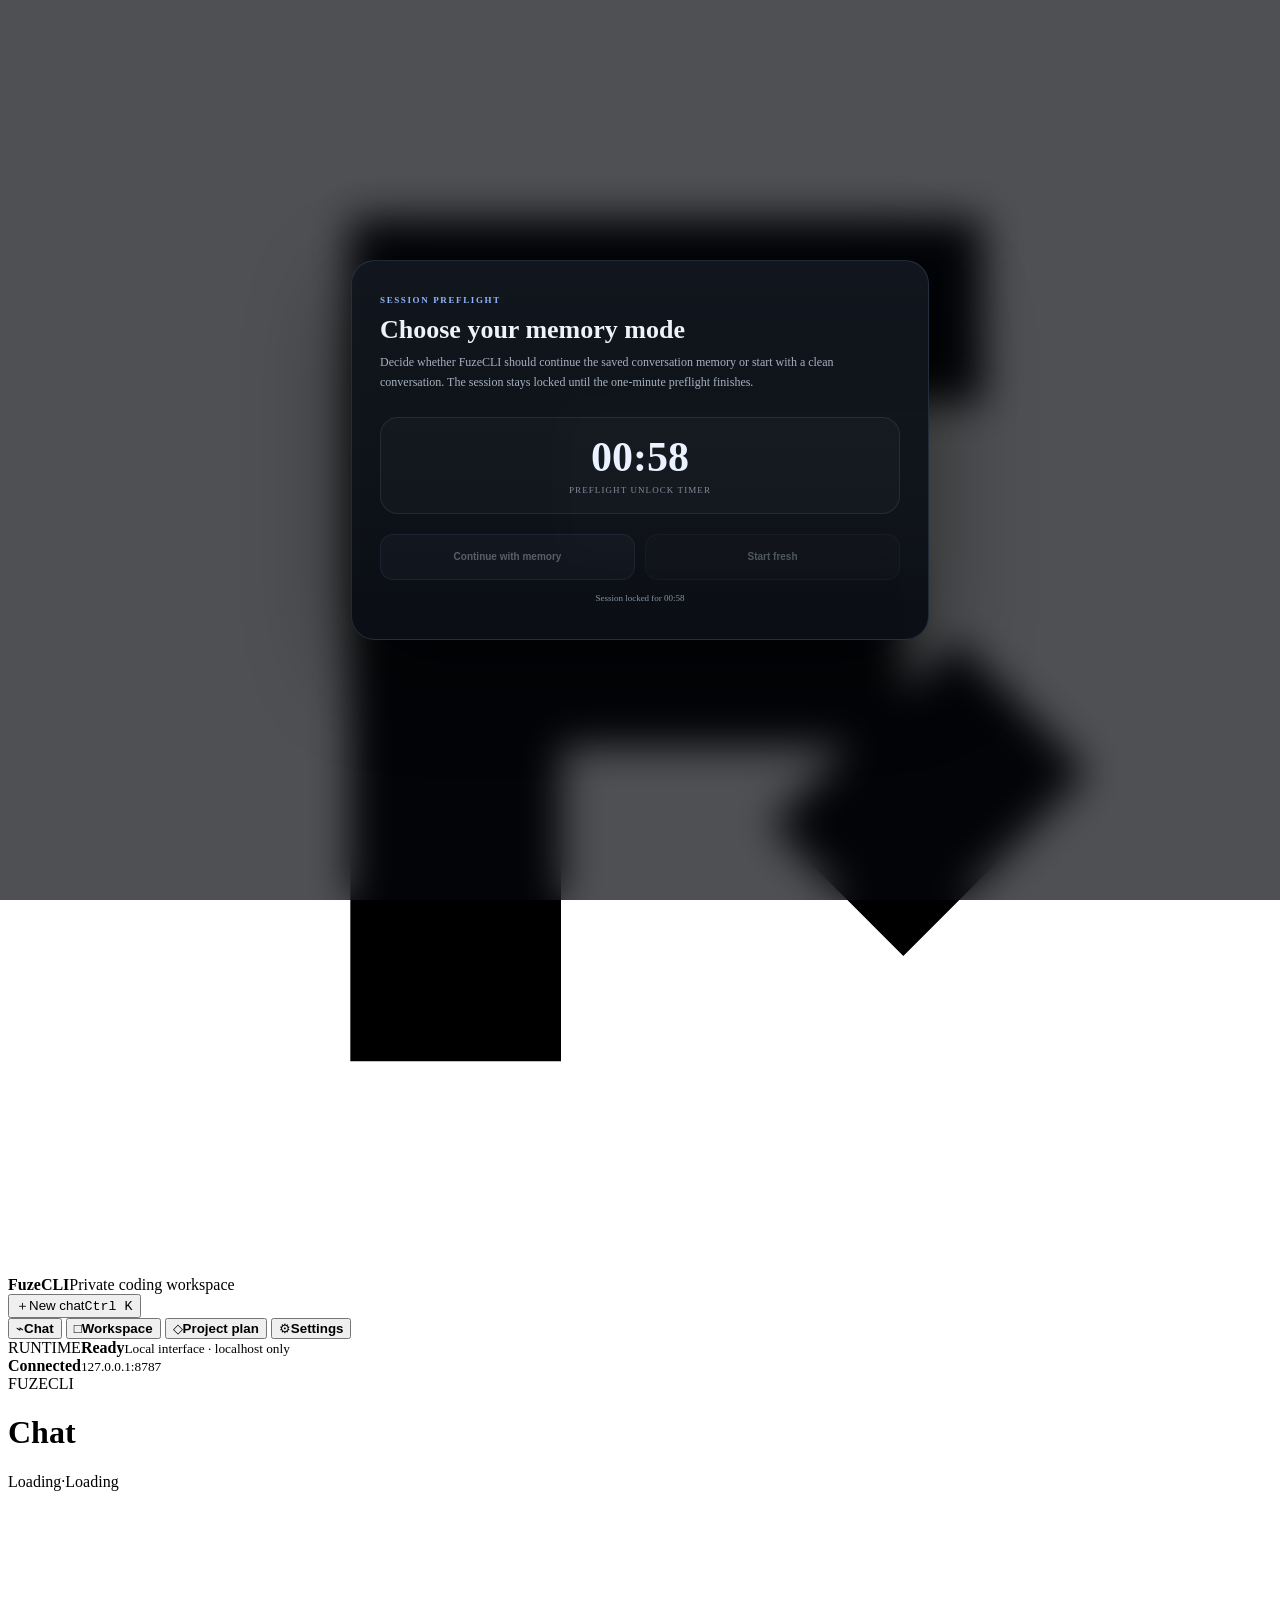
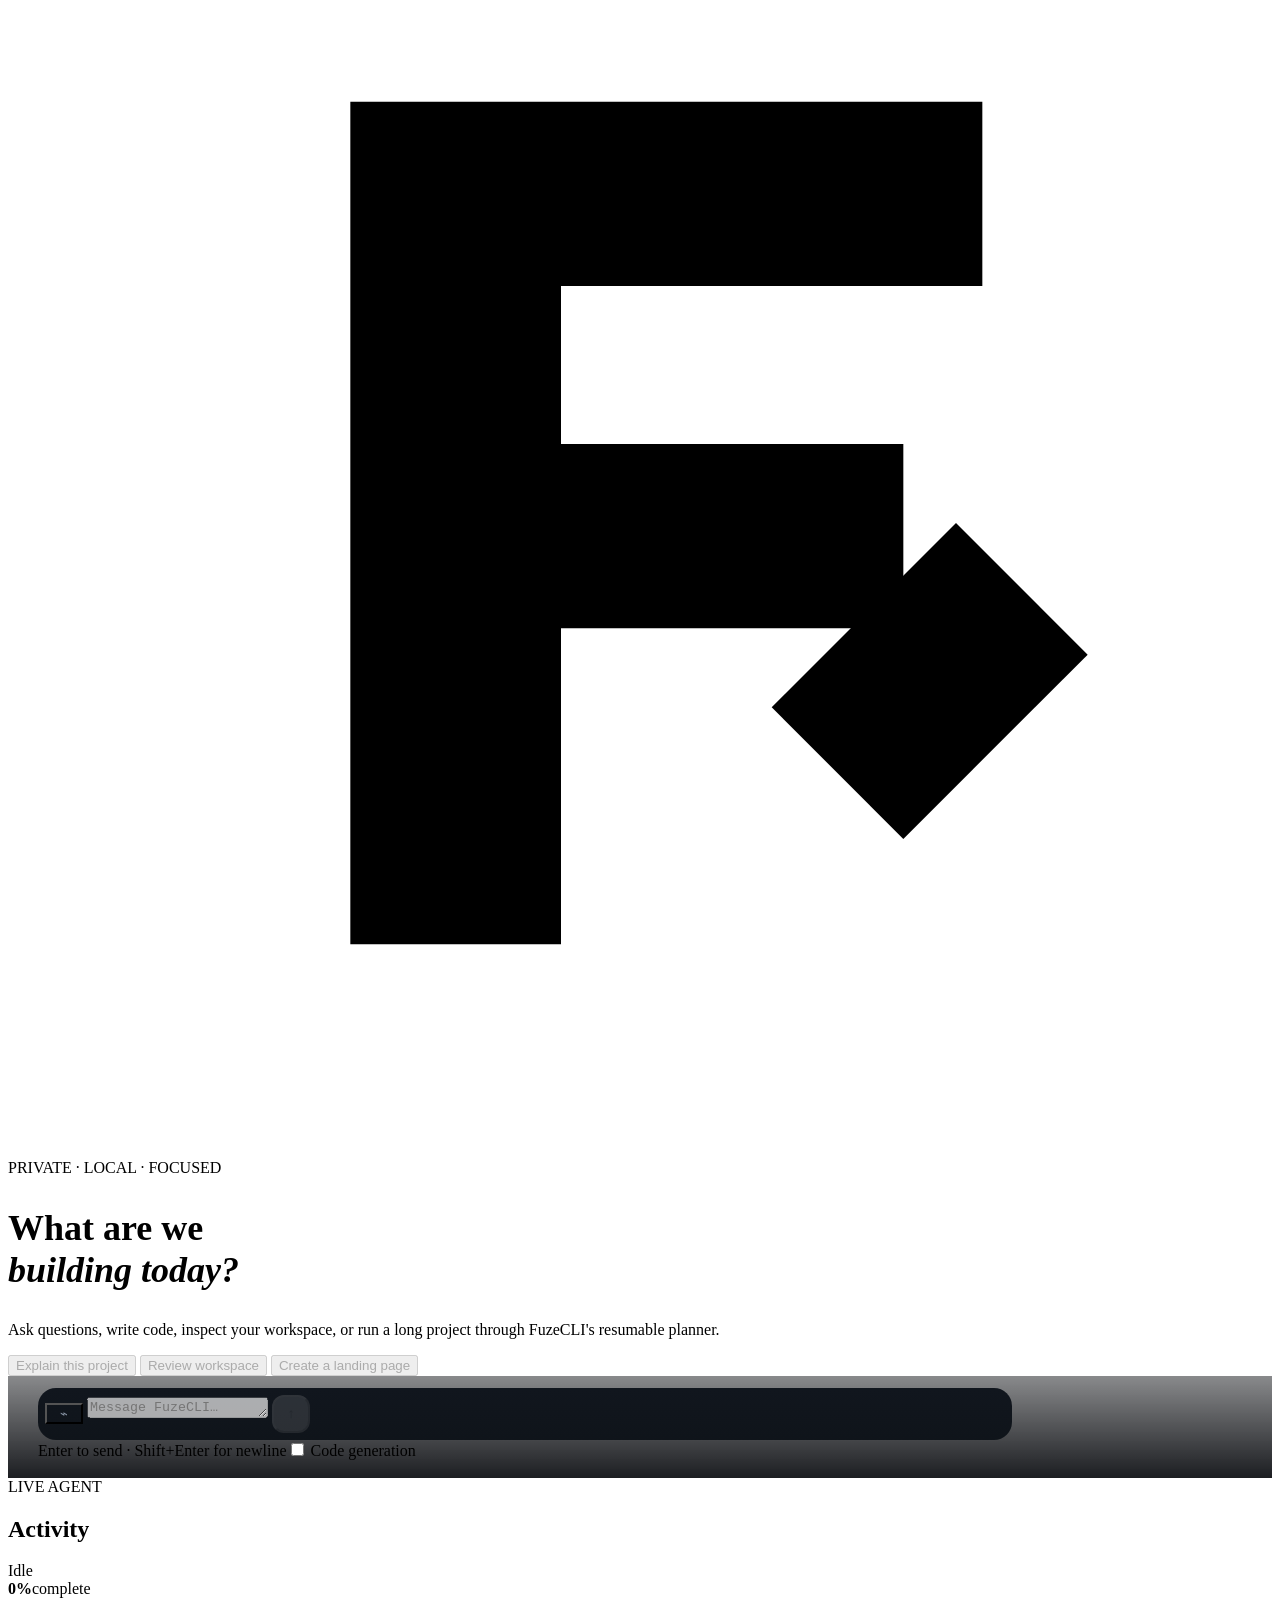
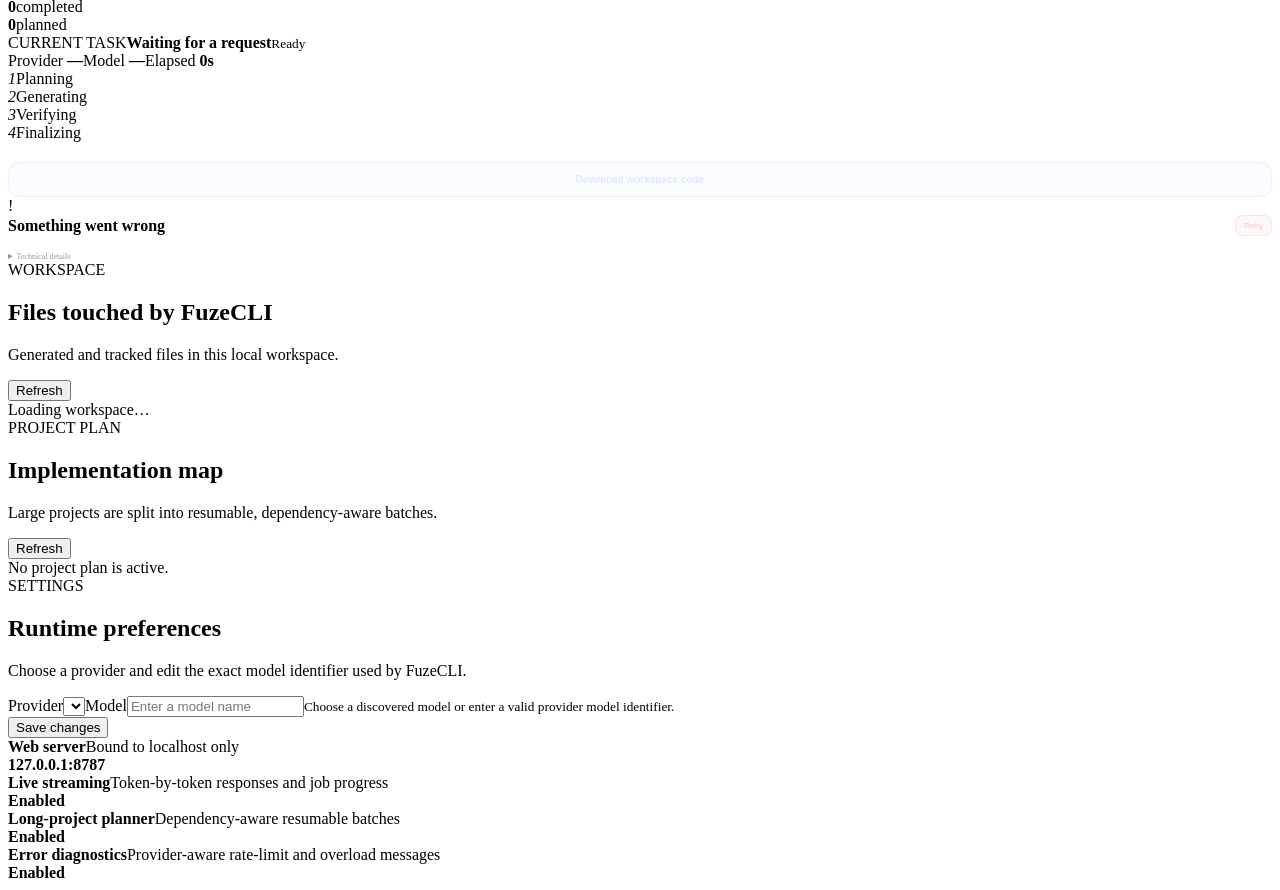
==== internal/web/static/index.html @ 355c32ad "Add one-minute memory and welcome session gate" ====
<!doctype html>
<html lang="en">
<head>
<meta charset="utf-8">
<meta name="viewport" content="width=device-width,initial-scale=1">
<meta name="theme-color" content="#0b0d10">
<meta name="description" content="FuzeCLI local AI coding workspace">
<title>FuzeCLI</title>
<link rel="stylesheet" href="/static/app.css">
<style>
.message-group{max-width:860px;margin:0 auto 30px;display:grid;grid-template-columns:30px minmax(0,1fr);gap:12px;animation:messageIn .22s ease-out}.message-avatar{width:30px;height:30px;display:grid;place-items:center;border-radius:9px;border:1px solid var(--line);background:rgba(255,255,255,.03);color:#cdd9ec;font-size:10px;font-weight:750;margin-top:2px}.message-group.user{grid-template-columns:minmax(0,1fr) 30px}.message-group.user .message-avatar{grid-column:2;background:rgba(157,189,255,.11);border-color:rgba(157,189,255,.18);color:#e2ecff}.message-group.user .message-body{grid-column:1;grid-row:1;justify-self:end;max-width:min(78%,720px);padding:12px 15px;border:1px solid var(--line);border-radius:17px;background:linear-gradient(180deg,rgba(255,255,255,.055),rgba(255,255,255,.025));box-shadow:0 12px 34px rgba(0,0,0,.12)}.message-head{display:flex;align-items:center;gap:8px;min-height:18px;margin-bottom:6px}.message-head span{font-size:10px;font-weight:650;color:#e2e7ed}.message-head small{color:var(--muted2);font-size:8px}.message-content{font-size:13px;line-height:1.78;color:#dce2e9;overflow-wrap:anywhere}.message-group.user .message-content{color:#f1f4f8}.message-content pre,.inline-error pre{margin:12px 0 2px;padding:13px 14px;border:1px solid var(--line);border-radius:11px;background:#0a0d12;overflow:auto;box-shadow:inset 0 1px rgba(255,255,255,.025)}.message-content pre code{padding:0;background:transparent;color:#ced6e2;font-family:ui-monospace,SFMono-Regular,Consolas,monospace;font-size:11px;line-height:1.6}.message-content code{padding:2px 5px;border-radius:5px;background:rgba(255,255,255,.07);font-family:ui-monospace,SFMono-Regular,Consolas,monospace;font-size:.9em}.message-actions{display:flex;gap:4px;margin-top:7px;opacity:.45;transition:.18s}.message-group:hover .message-actions{opacity:1}.message-actions button{padding:4px 7px;border:1px solid transparent;border-radius:7px;background:transparent;color:#7d8795;font-size:8px}.message-actions button:hover{border-color:var(--line);background:rgba(255,255,255,.035);color:#c2cad5}.streaming-content:after{content:"";display:inline-block;width:6px;height:15px;margin-left:4px;border-radius:2px;background:var(--accent);vertical-align:-2px;animation:blink 1s infinite}.error-content{min-width:0;flex:1}.error-head{display:flex;align-items:center;justify-content:space-between;gap:8px}.error-meta{margin-top:7px;color:#b79b9b;font-size:8px;line-height:1.4}.error-retry{padding:5px 8px;border:1px solid rgba(238,146,146,.2);border-radius:8px;background:rgba(238,146,146,.07);color:#f0c8c8;font-size:8px}.error-retry:hover{background:rgba(238,146,146,.12)}.error-box details{margin-top:9px}.error-box summary{cursor:pointer;color:#a98d8d;font-size:8px}.inline-error{padding:13px 14px;border:1px solid rgba(238,146,146,.18);border-radius:12px;background:rgba(238,146,146,.035)}.inline-error-top{display:flex;gap:10px}.inline-error-icon{display:grid;place-items:center;width:23px;height:23px;border-radius:8px;background:rgba(238,146,146,.12);color:var(--bad);font-size:10px;font-weight:800;flex:none}.inline-error strong{font-size:12px;color:#f0d2d2}.inline-error p{margin:4px 0 0;color:#cda7a7;font-size:11px;line-height:1.6}.inline-error-recovery{margin-top:11px;padding-top:10px;border-top:1px solid rgba(238,146,146,.12);color:#d9b7b7;font-size:10px;line-height:1.55}.inline-error-meta{margin-top:7px;color:#9f8686;font-size:9px}.inline-error details{margin-top:10px}.inline-error summary{cursor:pointer;color:#9e8888;font-size:9px}.inline-error pre{max-height:160px}.composer{padding:12px 30px 18px;background:linear-gradient(180deg,rgba(8,10,14,.48),rgba(8,10,14,.92));backdrop-filter:blur(20px)}.composer-box{max-width:960px;border-radius:18px;padding:7px;background:linear-gradient(180deg,#11161e,#0f141a)}.composer-tool{width:38px!important;background:transparent!important;color:#8793a3!important}.composer-tool:hover{background:rgba(255,255,255,.04)!important;color:#cad5e4!important}.composer-box button:last-child{width:38px;height:38px;border-radius:12px}.composer-box button:last-child:disabled{opacity:.42}.welcome h2{font-size:36px}.topbar{box-shadow:0 1px 0 rgba(255,255,255,.02)}.conversation{overflow-y:auto;overflow-x:hidden;min-height:0;overscroll-behavior:contain}.chat-scroll{position:absolute;right:28px;bottom:92px;width:34px;height:34px;border:1px solid var(--line2);border-radius:50%;background:rgba(16,20,27,.9);color:#c7d3e4;box-shadow:0 12px 32px rgba(0,0,0,.28);backdrop-filter:blur(14px);opacity:0;pointer-events:none;transform:translateY(5px);transition:.18s;z-index:3}.chat-scroll.visible{opacity:1;pointer-events:auto;transform:none}.chat-scroll:hover{background:#161d27}.download-code{width:100%;margin-top:20px;padding:11px 13px;border:1px solid rgba(157,189,255,.18);border-radius:11px;background:rgba(157,189,255,.055);color:#dce8fb;font-size:10px;font-weight:650;transition:.18s}.download-code:hover{background:rgba(157,189,255,.09);border-color:rgba(157,189,255,.3);transform:translateY(-1px)}.generation-card{padding:13px 14px;border:1px solid rgba(126,215,170,.16);border-radius:12px;background:rgba(126,215,170,.035)}.generation-card strong{display:block;font-size:12px;color:#d5f0df}.generation-card p{margin:5px 0 0;color:#a8c5b4;font-size:10px;line-height:1.55}.generation-files{margin-top:10px;display:grid;gap:5px}.generation-file{padding:6px 8px;border-radius:7px;background:rgba(255,255,255,.028);color:#9eaea3;font-family:ui-monospace,SFMono-Regular,Consolas,monospace;font-size:9px;overflow:hidden;text-overflow:ellipsis;white-space:nowrap}.generation-download{margin-top:10px;display:inline-flex;padding:6px 9px;border:1px solid rgba(126,215,170,.18);border-radius:8px;background:rgba(126,215,170,.055);color:#bfe4ce;font-size:9px}.generation-download:hover{background:rgba(126,215,170,.09)}
.session-backdrop{position:fixed;inset:0;z-index:1000;display:grid;place-items:center;padding:24px;background:rgba(4,6,10,.7);backdrop-filter:blur(20px)}.session-modal{width:min(520px,100%);padding:28px;border:1px solid rgba(157,189,255,.15);border-radius:24px;background:linear-gradient(180deg,rgba(18,23,31,.97),rgba(11,15,21,.98));box-shadow:0 28px 100px rgba(0,0,0,.48)}.session-kicker{font-size:9px;font-weight:750;letter-spacing:.18em;color:#91b6ff}.session-modal h2{margin:8px 0 8px;font-size:26px;color:#eef3fa}.session-modal p{margin:0;color:#a6b1c0;font-size:12px;line-height:1.65}.session-timer{margin:24px 0 20px;padding:18px;border:1px solid rgba(255,255,255,.08);border-radius:18px;background:rgba(255,255,255,.025);text-align:center}.session-timer strong{display:block;font-size:42px;line-height:1;color:#eaf2ff;font-variant-numeric:tabular-nums}.session-timer span{display:block;margin-top:7px;color:#7e8b9c;font-size:9px;letter-spacing:.12em;text-transform:uppercase}.session-actions{display:grid;grid-template-columns:1fr 1fr;gap:10px}.session-actions button{min-height:46px;border-radius:13px;border:1px solid rgba(255,255,255,.09);background:rgba(255,255,255,.035);color:#cbd6e5;font-size:10px;font-weight:700;cursor:pointer;transition:.18s}.session-actions button:hover:not(:disabled){transform:translateY(-1px);background:rgba(255,255,255,.06)}.session-actions button.primary{border-color:rgba(157,189,255,.24);background:rgba(157,189,255,.1);color:#e8f0ff}.session-actions button:disabled{opacity:.35;cursor:not-allowed}.session-status{margin-top:13px;min-height:18px;text-align:center;color:#8592a3;font-size:9px}.session-modal.busy .session-actions{opacity:.5;pointer-events:none}@media(max-width:820px){.message-group{grid-template-columns:24px minmax(0,1fr);gap:9px}.message-group.user{grid-template-columns:minmax(0,1fr) 24px}.message-avatar{width:24px;height:24px;border-radius:8px}.message-group.user .message-body{max-width:88%}.welcome h2{font-size:28px}.chat-scroll{right:16px;bottom:96px}.session-actions{grid-template-columns:1fr}.session-modal{padding:22px}}
</style>
</head>
<body>
<div class="app-shell">
<aside class="sidebar">
<div class="brand">
<div class="logo-mark" aria-hidden="true"><svg viewBox="0 0 48 48"><path d="M13 8h24v7H21v6h13v7H21v12h-8V8Z"/><path d="m29 31 7-7 5 5-7 7-5-5Z"/></svg></div>
<div class="brand-copy"><strong>FuzeCLI</strong><span>Private coding workspace</span></div>
</div>
<button class="new-session" id="newChat"><span>＋</span><span>New chat</span><kbd>Ctrl K</kbd></button>
<nav class="nav-list" aria-label="Workspace">
<button class="nav active" data-tab="chat"><span>⌁</span><b>Chat</b></button>
<button class="nav" data-tab="workspace"><span>□</span><b>Workspace</b></button>
<button class="nav" data-tab="plan"><span>◇</span><b>Project plan</b></button>
<button class="nav" data-tab="settings"><span>⚙</span><b>Settings</b></button>
</nav>
<div class="sidebar-card"><span class="eyebrow">RUNTIME</span><strong id="sideRuntime">Ready</strong><small>Local interface · localhost only</small></div>
<div class="sidebar-foot"><span class="online" id="connectionDot"></span><div><strong id="connectionText">Connected</strong><small>127.0.0.1:8787</small></div></div>
</aside>
<main class="main">
<header class="topbar">
<div class="topbar-left"><span class="kicker">FUZECLI</span><h1 id="pageTitle">Chat</h1></div>
<div class="runtime" id="runtime"><span class="online"></span><span id="providerLabel">Loading</span><span class="divider">·</span><span id="modelLabel">Loading</span></div>
</header>
<div class="views">
<section class="view active" id="view-chat">
<div class="chat-layout">
<div class="chat-main" style="position:relative">
<div class="conversation" id="conversation">
<div class="welcome" id="welcome">
<div class="welcome-logo"><svg viewBox="0 0 48 48"><path d="M13 8h24v7H21v6h13v7H21v12h-8V8Z"/><path d="m29 31 7-7 5 5-7 7-5-5Z"/></svg></div>
<span class="kicker">PRIVATE · LOCAL · FOCUSED</span>
<h2>What are we<br><em>building today?</em></h2>
<p>Ask questions, write code, inspect your workspace, or run a long project through FuzeCLI's resumable planner.</p>
<div class="suggestions">
<button data-prompt="Explain this project">Explain this project</button>
<button data-prompt="Review my workspace for problems">Review workspace</button>
<button data-prompt="Create a small landing page" data-code="true">Create a landing page</button>
</div>
</div>
</div>
<button class="chat-scroll" id="scrollBottom" aria-label="Scroll to bottom">↓</button>
<footer class="composer">
<div class="composer-box">
<button class="composer-tool" id="attachInfo" aria-label="Workspace context">⌁</button>
<textarea id="prompt" rows="1" placeholder="Message FuzeCLI…" aria-label="Prompt"></textarea>
<button id="send" aria-label="Send message">↑</button>
</div>
<div class="composer-meta"><span>Enter to send · Shift+Enter for newline</span><label><input type="checkbox" id="code"> Code generation</label></div>
</footer>
</div>
<aside class="agent-panel">
<div class="panel-title"><div><span class="kicker">LIVE AGENT</span><h2>Activity</h2></div><span class="status-pill" id="status">Idle</span></div>
<div class="progress-ring" id="progressRing"><div><strong id="percent">0%</strong><span>complete</span></div></div>
<div class="metrics"><div><strong id="completed">0</strong><span>completed</span></div><div><strong id="total">0</strong><span>planned</span></div></div>
<div class="task"><span>CURRENT TASK</span><strong id="current">Waiting for a request</strong><small id="message">Ready</small></div>
<div class="agent-meta"><span>Provider <b id="agentProvider">—</b></span><span>Model <b id="agentModel">—</b></span><span>Elapsed <b id="elapsed">0s</b></span></div>
<div class="steps"><div class="step" data-step="planning"><i>1</i><span>Planning</span></div><div class="step" data-step="generating"><i>2</i><span>Generating</span></div><div class="step" data-step="verifying"><i>3</i><span>Verifying</span></div><div class="step" data-step="completed"><i>4</i><span>Finalizing</span></div></div>
<button class="download-code" id="downloadCode">Download workspace code</button>
<div class="error-box hidden" id="errorBox"><div class="error-icon">!</div><div class="error-content"><div class="error-head"><strong id="errorTitle">Something went wrong</strong><button id="retryError" class="error-retry hidden">Retry</button></div><p id="errorText"></p><div class="error-meta" id="errorMeta"></div><small id="errorRecovery"></small><details id="errorTechnicalWrap"><summary>Technical details</summary><pre id="errorTechnical"></pre></details></div></div>
</aside>
</div>
</section>
<section class="view" id="view-workspace"><div class="page-scroll"><div class="section-heading"><div><span class="kicker">WORKSPACE</span><h2>Files touched by FuzeCLI</h2><p>Generated and tracked files in this local workspace.</p></div><button class="ghost" id="refreshWorkspace">Refresh</button></div><div class="path-card" id="workspaceRoot">Loading workspace…</div><div class="file-list" id="fileList"></div></div></section>
<section class="view" id="view-plan"><div class="page-scroll"><div class="section-heading"><div><span class="kicker">PROJECT PLAN</span><h2>Implementation map</h2><p>Large projects are split into resumable, dependency-aware batches.</p></div><button class="ghost" id="refreshPlan">Refresh</button></div><div id="planContent" class="plan-content"><div class="empty-state">No project plan is active.</div></div></div></section>
<section class="view" id="view-settings"><div class="page-scroll settings-page"><div class="section-heading"><div><span class="kicker">SETTINGS</span><h2>Runtime preferences</h2><p>Choose a provider and edit the exact model identifier used by FuzeCLI.</p></div></div><div class="settings-card"><label>Provider<select id="providerSelect"></select></label><label>Model<input id="modelInput" list="modelOptions" autocomplete="off" spellcheck="false" placeholder="Enter a model name"><datalist id="modelOptions"></datalist><small>Choose a discovered model or enter a valid provider model identifier.</small></label><div class="settings-actions"><button class="primary" id="saveSettings">Save changes</button><span id="settingsState"></span></div></div><div class="settings-card info-card"><div class="setting-row"><div><strong>Web server</strong><span>Bound to localhost only</span></div><b>127.0.0.1:8787</b></div><div class="setting-row"><div><strong>Live streaming</strong><span>Token-by-token responses and job progress</span></div><b>Enabled</b></div><div class="setting-row"><div><strong>Long-project planner</strong><span>Dependency-aware resumable batches</span></div><b>Enabled</b></div><div class="setting-row"><div><strong>Error diagnostics</strong><span>Provider-aware rate-limit and overload messages</span></div><b>Enabled</b></div></div></div></section>
</div>
</main>
</div>
<div class="session-backdrop" id="sessionGate">
<div class="session-modal" id="sessionModal" role="dialog" aria-modal="true" aria-labelledby="sessionTitle">
<span class="session-kicker">SESSION PREFLIGHT</span>
<h2 id="sessionTitle">Choose your memory mode</h2>
<p>Decide whether FuzeCLI should continue the saved conversation memory or start with a clean conversation. The session stays locked until the one-minute preflight finishes.</p>
<div class="session-timer"><strong id="sessionTimer">01:00</strong><span>Preflight unlock timer</span></div>
<div class="session-actions"><button id="continueMemory" class="primary" disabled>Continue with memory</button><button id="clearMemory" disabled>Start fresh</button></div>
<div class="session-status" id="sessionStatus">Session locked for 01:00</div>
</div>
</div>
<script src="/static/app.js"></script>
<script>
(()=>{
  const gate=document.getElementById('sessionGate');
  const modal=document.getElementById('sessionModal');
  const timerNode=document.getElementById('sessionTimer');
  const statusNode=document.getElementById('sessionStatus');
  const continueButton=document.getElementById('continueMemory');
  const clearButton=document.getElementById('clearMemory');
  const composer=document.getElementById('prompt');
  const sendButton=document.getElementById('send');
  let remaining=60;
  let ready=false;
  let busy=false;
  let interval=null;

  const format=n=>`00:${String(n).padStart(2,'0')}`;
  const setLocked=locked=>{continueButton.disabled=locked;clearButton.disabled=locked;composer.disabled=locked;sendButton.disabled=locked||sendButton.disabled;document.querySelectorAll('[data-prompt]').forEach(button=>button.disabled=locked);};
  setLocked(true);
  interval=setInterval(()=>{
    remaining=Math.max(0,remaining-1);
    timerNode.textContent=format(remaining);
    statusNode.textContent=remaining>0?`Session locked for ${format(remaining)}`:'Preflight timer complete. Choose your memory mode.';
    if(remaining===0){
      clearInterval(interval);
      continueButton.disabled=false;
      clearButton.disabled=false;
    }
  },1000);

  const blockWhileLocked=event=>{if(!ready){event.preventDefault();event.stopImmediatePropagation();}};
  sendButton.addEventListener('click',blockWhileLocked,true);
  composer.addEventListener('keydown',blockWhileLocked,true);

  async function setup(memory){
    if(remaining>0||busy)return;
    busy=true;
    modal.classList.add('busy');
    continueButton.disabled=true;
    clearButton.disabled=true;
    composer.disabled=true;
    sendButton.disabled=true;
    statusNode.textContent=memory==='continue'?'Restoring conversation memory…':'Clearing conversation memory…';
    if(memory==='clear'){
      try{resetConversationVisual();}catch{}
    }
    try{
      const response=await fetch('/api/session',{method:'POST',headers:{'Content-Type':'application/json'},body:JSON.stringify({memory,provider:window.selectedProvider||'',model:window.selectedModel||''})});
      const data=await response.json();
      if(!response.ok)throw new Error(data.error||data.message||'Session setup failed');
      if(memory==='clear'){
        try{resetConversationVisual();}catch{}
      }else{
        try{resetConversationVisual();await loadHistory();}catch{}
      }
      if(data.welcome)addMessage('assistant',data.welcome,{meta:`${data.model||window.selectedModel||'model'} · ready`});
      ready=true;
      gate.remove();
      composer.disabled=false;
      sendButton.disabled=false;
      document.querySelectorAll('[data-prompt]').forEach(button=>button.disabled=false);
      composer.focus();
    }catch(error){
      busy=false;
      modal.classList.remove('busy');
      continueButton.disabled=false;
      clearButton.disabled=false;
      statusNode.textContent=error.message||'Session setup failed. Try again.';
    }
  }

  continueButton.addEventListener('click',()=>setup('continue'));
  clearButton.addEventListener('click',()=>setup('clear'));
  document.getElementById('newChat').addEventListener('click',event=>{
    if(!ready||busy)return;
    event.stopImmediatePropagation();
    resetConversationVisual();
    prompt.value='';
    gate.style.display='grid';
    remaining=60;
    timerNode.textContent='01:00';
    statusNode.textContent='Session locked for 01:00';
    continueButton.disabled=true;
    clearButton.disabled=true;
    ready=false;
    composer.disabled=true;
    sendButton.disabled=true;
    document.querySelectorAll('[data-prompt]').forEach(button=>button.disabled=true);
    interval=setInterval(()=>{
      remaining=Math.max(0,remaining-1);
      timerNode.textContent=format(remaining);
      statusNode.textContent=remaining>0?`Session locked for ${format(remaining)}`:'Preflight timer complete. Choose your memory mode.';
      if(remaining===0){clearInterval(interval);continueButton.disabled=false;clearButton.disabled=false;}
    },1000);
  },true);
})();
</script>
</body>
</html>
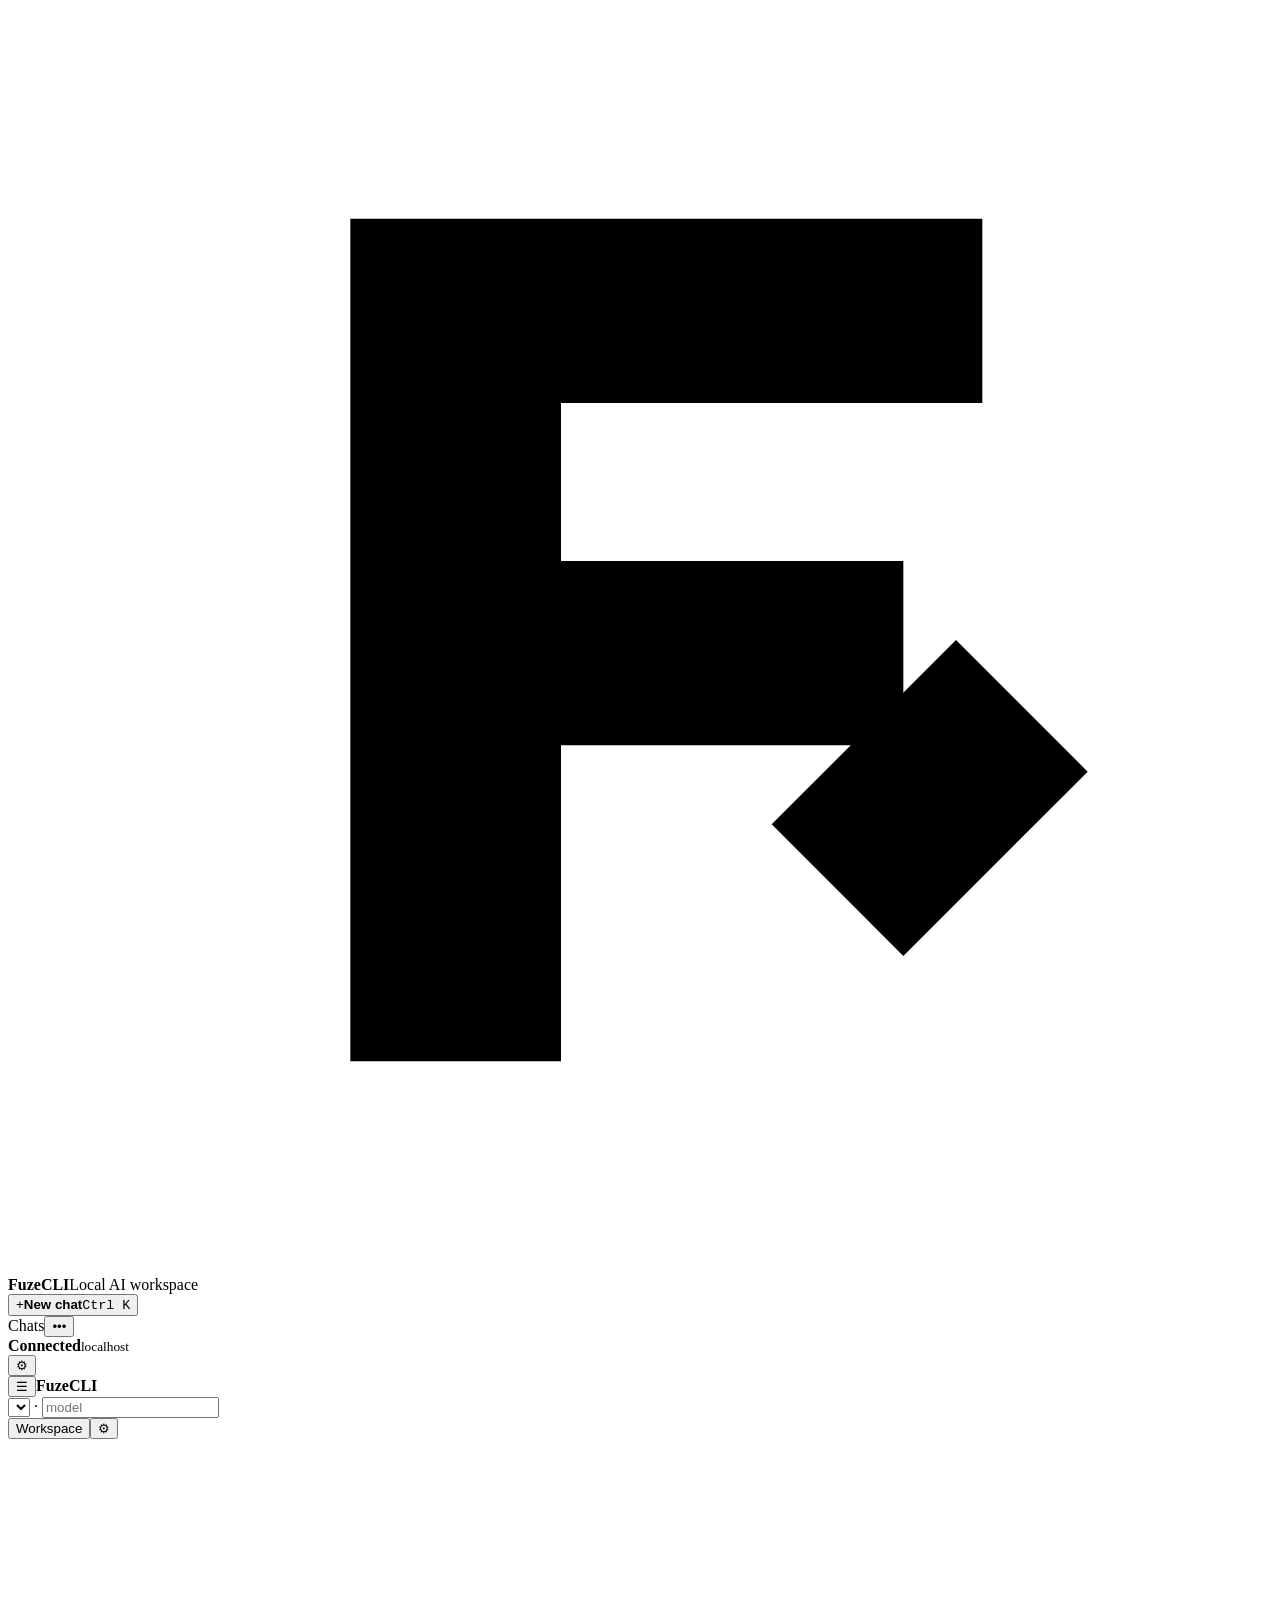
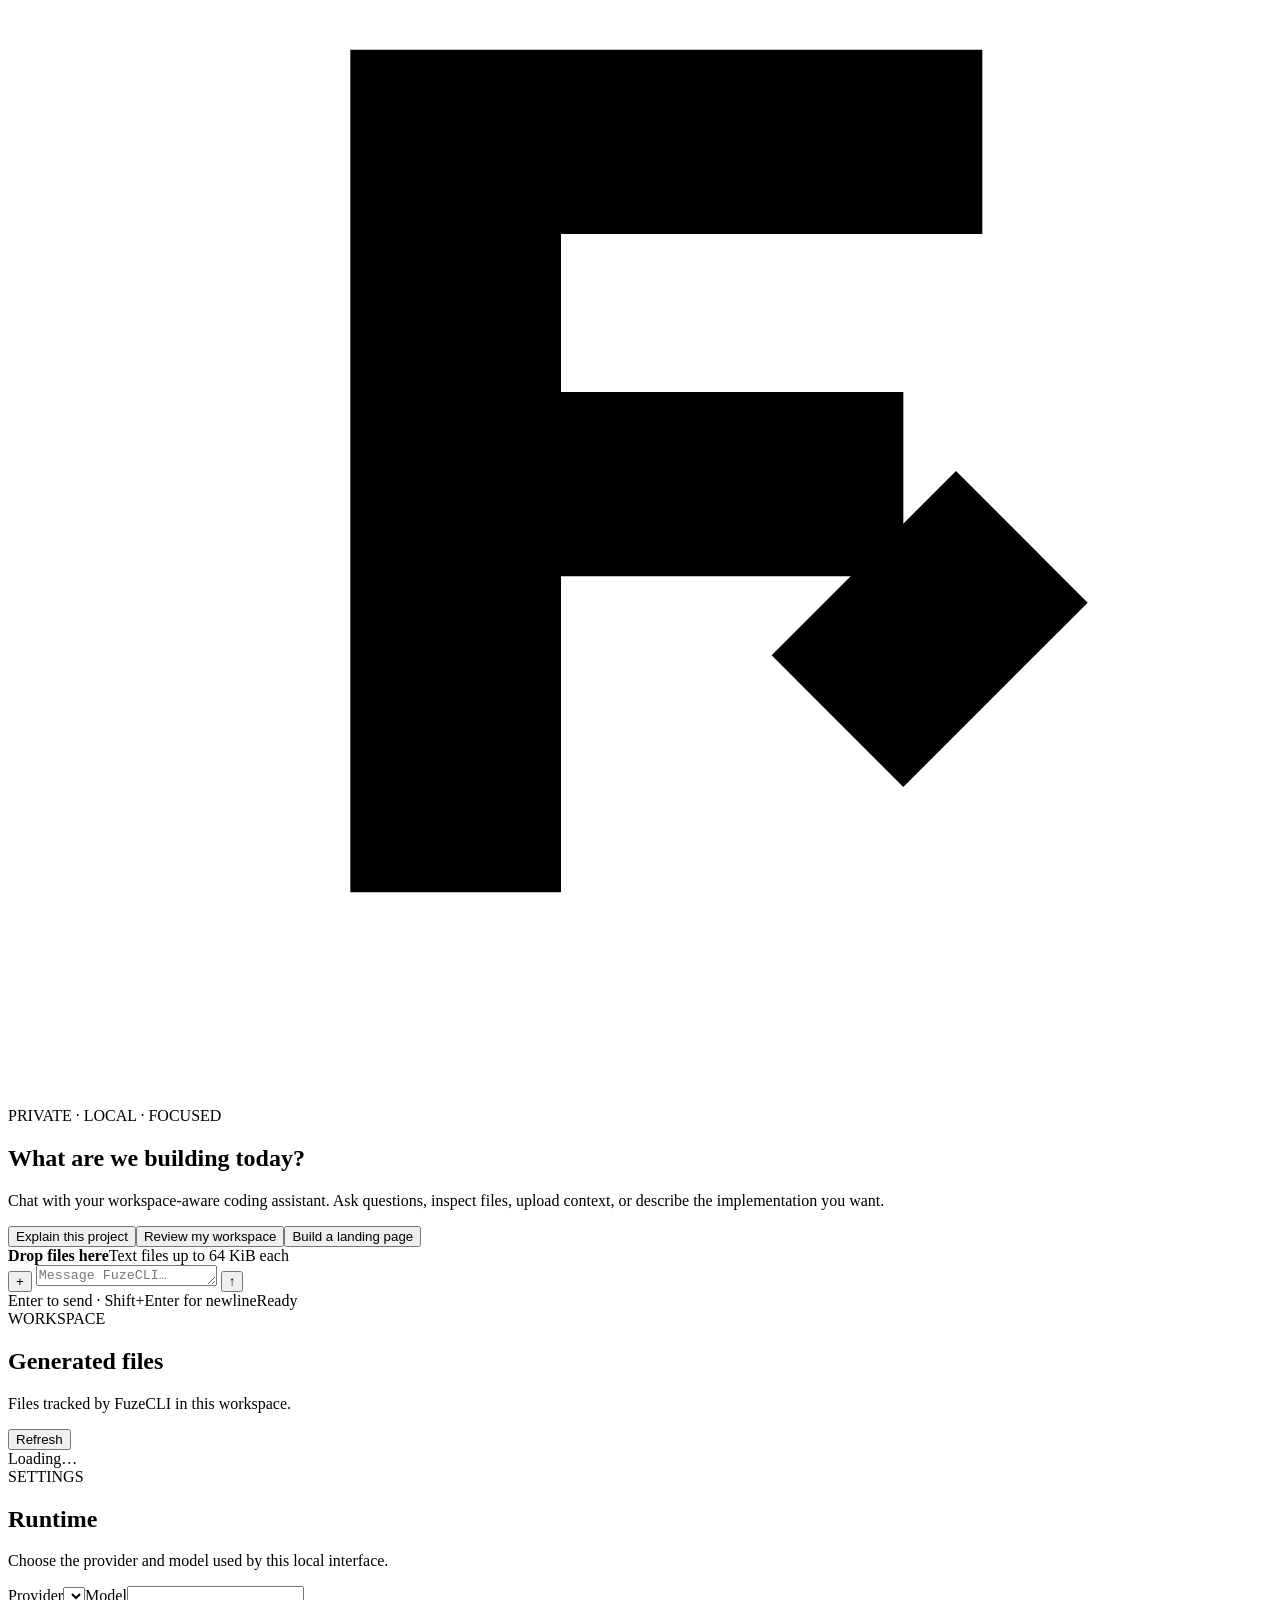
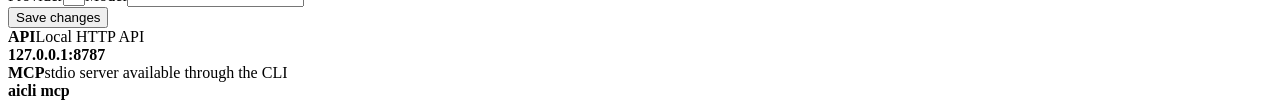
==== commit 87a0362d: "rebuild web interface" ====
--- a/internal/web/static/index.html
+++ b/internal/web/static/index.html
@@ -3,188 +3,74 @@
 <head>
 <meta charset="utf-8">
 <meta name="viewport" content="width=device-width,initial-scale=1">
-<meta name="theme-color" content="#0b0d10">
+<meta name="theme-color" content="#0d0f13">
 <meta name="description" content="FuzeCLI local AI coding workspace">
 <title>FuzeCLI</title>
 <link rel="stylesheet" href="/static/app.css">
-<style>
-.message-group{max-width:860px;margin:0 auto 30px;display:grid;grid-template-columns:30px minmax(0,1fr);gap:12px;animation:messageIn .22s ease-out}.message-avatar{width:30px;height:30px;display:grid;place-items:center;border-radius:9px;border:1px solid var(--line);background:rgba(255,255,255,.03);color:#cdd9ec;font-size:10px;font-weight:750;margin-top:2px}.message-group.user{grid-template-columns:minmax(0,1fr) 30px}.message-group.user .message-avatar{grid-column:2;background:rgba(157,189,255,.11);border-color:rgba(157,189,255,.18);color:#e2ecff}.message-group.user .message-body{grid-column:1;grid-row:1;justify-self:end;max-width:min(78%,720px);padding:12px 15px;border:1px solid var(--line);border-radius:17px;background:linear-gradient(180deg,rgba(255,255,255,.055),rgba(255,255,255,.025));box-shadow:0 12px 34px rgba(0,0,0,.12)}.message-head{display:flex;align-items:center;gap:8px;min-height:18px;margin-bottom:6px}.message-head span{font-size:10px;font-weight:650;color:#e2e7ed}.message-head small{color:var(--muted2);font-size:8px}.message-content{font-size:13px;line-height:1.78;color:#dce2e9;overflow-wrap:anywhere}.message-group.user .message-content{color:#f1f4f8}.message-content pre,.inline-error pre{margin:12px 0 2px;padding:13px 14px;border:1px solid var(--line);border-radius:11px;background:#0a0d12;overflow:auto;box-shadow:inset 0 1px rgba(255,255,255,.025)}.message-content pre code{padding:0;background:transparent;color:#ced6e2;font-family:ui-monospace,SFMono-Regular,Consolas,monospace;font-size:11px;line-height:1.6}.message-content code{padding:2px 5px;border-radius:5px;background:rgba(255,255,255,.07);font-family:ui-monospace,SFMono-Regular,Consolas,monospace;font-size:.9em}.message-actions{display:flex;gap:4px;margin-top:7px;opacity:.45;transition:.18s}.message-group:hover .message-actions{opacity:1}.message-actions button{padding:4px 7px;border:1px solid transparent;border-radius:7px;background:transparent;color:#7d8795;font-size:8px}.message-actions button:hover{border-color:var(--line);background:rgba(255,255,255,.035);color:#c2cad5}.streaming-content:after{content:"";display:inline-block;width:6px;height:15px;margin-left:4px;border-radius:2px;background:var(--accent);vertical-align:-2px;animation:blink 1s infinite}.error-content{min-width:0;flex:1}.error-head{display:flex;align-items:center;justify-content:space-between;gap:8px}.error-meta{margin-top:7px;color:#b79b9b;font-size:8px;line-height:1.4}.error-retry{padding:5px 8px;border:1px solid rgba(238,146,146,.2);border-radius:8px;background:rgba(238,146,146,.07);color:#f0c8c8;font-size:8px}.error-retry:hover{background:rgba(238,146,146,.12)}.error-box details{margin-top:9px}.error-box summary{cursor:pointer;color:#a98d8d;font-size:8px}.inline-error{padding:13px 14px;border:1px solid rgba(238,146,146,.18);border-radius:12px;background:rgba(238,146,146,.035)}.inline-error-top{display:flex;gap:10px}.inline-error-icon{display:grid;place-items:center;width:23px;height:23px;border-radius:8px;background:rgba(238,146,146,.12);color:var(--bad);font-size:10px;font-weight:800;flex:none}.inline-error strong{font-size:12px;color:#f0d2d2}.inline-error p{margin:4px 0 0;color:#cda7a7;font-size:11px;line-height:1.6}.inline-error-recovery{margin-top:11px;padding-top:10px;border-top:1px solid rgba(238,146,146,.12);color:#d9b7b7;font-size:10px;line-height:1.55}.inline-error-meta{margin-top:7px;color:#9f8686;font-size:9px}.inline-error details{margin-top:10px}.inline-error summary{cursor:pointer;color:#9e8888;font-size:9px}.inline-error pre{max-height:160px}.composer{padding:12px 30px 18px;background:linear-gradient(180deg,rgba(8,10,14,.48),rgba(8,10,14,.92));backdrop-filter:blur(20px)}.composer-box{max-width:960px;border-radius:18px;padding:7px;background:linear-gradient(180deg,#11161e,#0f141a)}.composer-tool{width:38px!important;background:transparent!important;color:#8793a3!important}.composer-tool:hover{background:rgba(255,255,255,.04)!important;color:#cad5e4!important}.composer-box button:last-child{width:38px;height:38px;border-radius:12px}.composer-box button:last-child:disabled{opacity:.42}.welcome h2{font-size:36px}.topbar{box-shadow:0 1px 0 rgba(255,255,255,.02)}.conversation{overflow-y:auto;overflow-x:hidden;min-height:0;overscroll-behavior:contain}.chat-scroll{position:absolute;right:28px;bottom:92px;width:34px;height:34px;border:1px solid var(--line2);border-radius:50%;background:rgba(16,20,27,.9);color:#c7d3e4;box-shadow:0 12px 32px rgba(0,0,0,.28);backdrop-filter:blur(14px);opacity:0;pointer-events:none;transform:translateY(5px);transition:.18s;z-index:3}.chat-scroll.visible{opacity:1;pointer-events:auto;transform:none}.chat-scroll:hover{background:#161d27}.download-code{width:100%;margin-top:20px;padding:11px 13px;border:1px solid rgba(157,189,255,.18);border-radius:11px;background:rgba(157,189,255,.055);color:#dce8fb;font-size:10px;font-weight:650;transition:.18s}.download-code:hover{background:rgba(157,189,255,.09);border-color:rgba(157,189,255,.3);transform:translateY(-1px)}.generation-card{padding:13px 14px;border:1px solid rgba(126,215,170,.16);border-radius:12px;background:rgba(126,215,170,.035)}.generation-card strong{display:block;font-size:12px;color:#d5f0df}.generation-card p{margin:5px 0 0;color:#a8c5b4;font-size:10px;line-height:1.55}.generation-files{margin-top:10px;display:grid;gap:5px}.generation-file{padding:6px 8px;border-radius:7px;background:rgba(255,255,255,.028);color:#9eaea3;font-family:ui-monospace,SFMono-Regular,Consolas,monospace;font-size:9px;overflow:hidden;text-overflow:ellipsis;white-space:nowrap}.generation-download{margin-top:10px;display:inline-flex;padding:6px 9px;border:1px solid rgba(126,215,170,.18);border-radius:8px;background:rgba(126,215,170,.055);color:#bfe4ce;font-size:9px}.generation-download:hover{background:rgba(126,215,170,.09)}
-.session-backdrop{position:fixed;inset:0;z-index:1000;display:grid;place-items:center;padding:24px;background:rgba(4,6,10,.7);backdrop-filter:blur(20px)}.session-modal{width:min(520px,100%);padding:28px;border:1px solid rgba(157,189,255,.15);border-radius:24px;background:linear-gradient(180deg,rgba(18,23,31,.97),rgba(11,15,21,.98));box-shadow:0 28px 100px rgba(0,0,0,.48)}.session-kicker{font-size:9px;font-weight:750;letter-spacing:.18em;color:#91b6ff}.session-modal h2{margin:8px 0 8px;font-size:26px;color:#eef3fa}.session-modal p{margin:0;color:#a6b1c0;font-size:12px;line-height:1.65}.session-timer{margin:24px 0 20px;padding:18px;border:1px solid rgba(255,255,255,.08);border-radius:18px;background:rgba(255,255,255,.025);text-align:center}.session-timer strong{display:block;font-size:42px;line-height:1;color:#eaf2ff;font-variant-numeric:tabular-nums}.session-timer span{display:block;margin-top:7px;color:#7e8b9c;font-size:9px;letter-spacing:.12em;text-transform:uppercase}.session-actions{display:grid;grid-template-columns:1fr 1fr;gap:10px}.session-actions button{min-height:46px;border-radius:13px;border:1px solid rgba(255,255,255,.09);background:rgba(255,255,255,.035);color:#cbd6e5;font-size:10px;font-weight:700;cursor:pointer;transition:.18s}.session-actions button:hover:not(:disabled){transform:translateY(-1px);background:rgba(255,255,255,.06)}.session-actions button.primary{border-color:rgba(157,189,255,.24);background:rgba(157,189,255,.1);color:#e8f0ff}.session-actions button:disabled{opacity:.35;cursor:not-allowed}.session-status{margin-top:13px;min-height:18px;text-align:center;color:#8592a3;font-size:9px}.session-modal.busy .session-actions{opacity:.5;pointer-events:none}@media(max-width:820px){.message-group{grid-template-columns:24px minmax(0,1fr);gap:9px}.message-group.user{grid-template-columns:minmax(0,1fr) 24px}.message-avatar{width:24px;height:24px;border-radius:8px}.message-group.user .message-body{max-width:88%}.welcome h2{font-size:28px}.chat-scroll{right:16px;bottom:96px}.session-actions{grid-template-columns:1fr}.session-modal{padding:22px}}
-</style>
 </head>
 <body>
-<div class="app-shell">
-<aside class="sidebar">
-<div class="brand">
-<div class="logo-mark" aria-hidden="true"><svg viewBox="0 0 48 48"><path d="M13 8h24v7H21v6h13v7H21v12h-8V8Z"/><path d="m29 31 7-7 5 5-7 7-5-5Z"/></svg></div>
-<div class="brand-copy"><strong>FuzeCLI</strong><span>Private coding workspace</span></div>
+<div class="app">
+  <aside class="sidebar" id="sidebar">
+    <div class="brand-row">
+      <div class="brand-mark" aria-hidden="true"><svg viewBox="0 0 48 48"><path d="M13 8h24v7H21v6h13v7H21v12h-8V8Z"/><path d="m29 31 7-7 5 5-7 7-5-5Z"/></svg></div>
+      <div class="brand-name"><strong>FuzeCLI</strong><span>Local AI workspace</span></div>
+    </div>
+    <button class="new-chat" id="newChat"><span>+</span><strong>New chat</strong><kbd>Ctrl K</kbd></button>
+    <div class="history-head"><span>Chats</span><button id="clearHistory" title="Clear local chat history" aria-label="Clear local chat history">•••</button></div>
+    <div class="history-list" id="historyList"></div>
+    <div class="sidebar-bottom">
+      <div class="connection"><span class="dot" id="connectionDot"></span><div><strong id="connectionText">Connected</strong><small>localhost</small></div></div>
+      <button class="settings-mini" id="openSettings" aria-label="Open settings">⚙</button>
+    </div>
+  </aside>
+
+  <main class="main">
+    <header class="topbar">
+      <div class="mobile-brand"><button id="menuButton" aria-label="Open menu">☰</button><strong>FuzeCLI</strong></div>
+      <div class="runtime-selects">
+        <select id="providerSelect" aria-label="Provider"></select>
+        <span>·</span>
+        <input id="modelInput" list="modelOptions" aria-label="Model" autocomplete="off" spellcheck="false" placeholder="model">
+        <datalist id="modelOptions"></datalist>
+      </div>
+      <div class="top-actions"><button id="workspaceButton" class="top-action">Workspace</button><button id="openSettingsTop" class="icon-button" aria-label="Settings">⚙</button></div>
+    </header>
+
+    <section class="chat-view" id="chatView">
+      <div class="messages" id="conversation">
+        <div class="welcome" id="welcome">
+          <div class="welcome-mark"><svg viewBox="0 0 48 48"><path d="M13 8h24v7H21v6h13v7H21v12h-8V8Z"/><path d="m29 31 7-7 5 5-7 7-5-5Z"/></svg></div>
+          <div class="eyebrow">PRIVATE · LOCAL · FOCUSED</div>
+          <h1>What are we <span>building today?</span></h1>
+          <p>Chat with your workspace-aware coding assistant. Ask questions, inspect files, upload context, or describe the implementation you want.</p>
+          <div class="suggestions"><button data-prompt="Explain this project">Explain this project</button><button data-prompt="Review my workspace for problems">Review my workspace</button><button data-prompt="Create a clean landing page">Build a landing page</button></div>
+        </div>
+      </div>
+
+      <div class="composer-wrap" id="composerWrap">
+        <div class="drop-overlay" id="dropOverlay"><div><strong>Drop files here</strong><span>Text files up to 64 KiB each</span></div></div>
+        <div class="attachments" id="attachments"></div>
+        <div class="composer">
+          <button class="attach-button" id="attachButton" aria-label="Upload files" title="Upload files">+</button>
+          <textarea id="prompt" rows="1" placeholder="Message FuzeCLI…" aria-label="Message FuzeCLI"></textarea>
+          <button class="send-button" id="send" aria-label="Send">↑</button>
+          <input id="fileInput" type="file" multiple hidden>
+        </div>
+        <div class="composer-foot"><span>Enter to send · Shift+Enter for newline</span><span id="composerStatus">Ready</span></div>
+      </div>
+    </section>
+
+    <section class="panel-view hidden" id="workspaceView">
+      <div class="panel-content"><div class="panel-heading"><div><span class="eyebrow">WORKSPACE</span><h2>Generated files</h2><p>Files tracked by FuzeCLI in this workspace.</p></div><button class="secondary" id="refreshWorkspace">Refresh</button></div><div class="workspace-root" id="workspaceRoot">Loading…</div><div class="file-list" id="fileList"></div></div>
+    </section>
+
+    <section class="panel-view hidden" id="settingsView">
+      <div class="panel-content narrow"><div class="panel-heading"><div><span class="eyebrow">SETTINGS</span><h2>Runtime</h2><p>Choose the provider and model used by this local interface.</p></div></div><div class="settings-card"><label>Provider<select id="providerSettings"></select></label><label>Model<input id="modelSettings" list="modelSettingsOptions" autocomplete="off" spellcheck="false"><datalist id="modelSettingsOptions"></datalist></label><div class="settings-row"><button class="primary" id="saveSettings">Save changes</button><span id="settingsStatus"></span></div></div><div class="settings-card compact"><div><strong>API</strong><span>Local HTTP API</span></div><b>127.0.0.1:8787</b><div><strong>MCP</strong><span>stdio server available through the CLI</span></div><b>aicli mcp</b></div></div>
+    </section>
+  </main>
 </div>
-<button class="new-session" id="newChat"><span>＋</span><span>New chat</span><kbd>Ctrl K</kbd></button>
-<nav class="nav-list" aria-label="Workspace">
-<button class="nav active" data-tab="chat"><span>⌁</span><b>Chat</b></button>
-<button class="nav" data-tab="workspace"><span>□</span><b>Workspace</b></button>
-<button class="nav" data-tab="plan"><span>◇</span><b>Project plan</b></button>
-<button class="nav" data-tab="settings"><span>⚙</span><b>Settings</b></button>
-</nav>
-<div class="sidebar-card"><span class="eyebrow">RUNTIME</span><strong id="sideRuntime">Ready</strong><small>Local interface · localhost only</small></div>
-<div class="sidebar-foot"><span class="online" id="connectionDot"></span><div><strong id="connectionText">Connected</strong><small>127.0.0.1:8787</small></div></div>
-</aside>
-<main class="main">
-<header class="topbar">
-<div class="topbar-left"><span class="kicker">FUZECLI</span><h1 id="pageTitle">Chat</h1></div>
-<div class="runtime" id="runtime"><span class="online"></span><span id="providerLabel">Loading</span><span class="divider">·</span><span id="modelLabel">Loading</span></div>
-</header>
-<div class="views">
-<section class="view active" id="view-chat">
-<div class="chat-layout">
-<div class="chat-main" style="position:relative">
-<div class="conversation" id="conversation">
-<div class="welcome" id="welcome">
-<div class="welcome-logo"><svg viewBox="0 0 48 48"><path d="M13 8h24v7H21v6h13v7H21v12h-8V8Z"/><path d="m29 31 7-7 5 5-7 7-5-5Z"/></svg></div>
-<span class="kicker">PRIVATE · LOCAL · FOCUSED</span>
-<h2>What are we<br><em>building today?</em></h2>
-<p>Ask questions, write code, inspect your workspace, or run a long project through FuzeCLI's resumable planner.</p>
-<div class="suggestions">
-<button data-prompt="Explain this project">Explain this project</button>
-<button data-prompt="Review my workspace for problems">Review workspace</button>
-<button data-prompt="Create a small landing page" data-code="true">Create a landing page</button>
-</div>
-</div>
-</div>
-<button class="chat-scroll" id="scrollBottom" aria-label="Scroll to bottom">↓</button>
-<footer class="composer">
-<div class="composer-box">
-<button class="composer-tool" id="attachInfo" aria-label="Workspace context">⌁</button>
-<textarea id="prompt" rows="1" placeholder="Message FuzeCLI…" aria-label="Prompt"></textarea>
-<button id="send" aria-label="Send message">↑</button>
-</div>
-<div class="composer-meta"><span>Enter to send · Shift+Enter for newline</span><label><input type="checkbox" id="code"> Code generation</label></div>
-</footer>
-</div>
-<aside class="agent-panel">
-<div class="panel-title"><div><span class="kicker">LIVE AGENT</span><h2>Activity</h2></div><span class="status-pill" id="status">Idle</span></div>
-<div class="progress-ring" id="progressRing"><div><strong id="percent">0%</strong><span>complete</span></div></div>
-<div class="metrics"><div><strong id="completed">0</strong><span>completed</span></div><div><strong id="total">0</strong><span>planned</span></div></div>
-<div class="task"><span>CURRENT TASK</span><strong id="current">Waiting for a request</strong><small id="message">Ready</small></div>
-<div class="agent-meta"><span>Provider <b id="agentProvider">—</b></span><span>Model <b id="agentModel">—</b></span><span>Elapsed <b id="elapsed">0s</b></span></div>
-<div class="steps"><div class="step" data-step="planning"><i>1</i><span>Planning</span></div><div class="step" data-step="generating"><i>2</i><span>Generating</span></div><div class="step" data-step="verifying"><i>3</i><span>Verifying</span></div><div class="step" data-step="completed"><i>4</i><span>Finalizing</span></div></div>
-<button class="download-code" id="downloadCode">Download workspace code</button>
-<div class="error-box hidden" id="errorBox"><div class="error-icon">!</div><div class="error-content"><div class="error-head"><strong id="errorTitle">Something went wrong</strong><button id="retryError" class="error-retry hidden">Retry</button></div><p id="errorText"></p><div class="error-meta" id="errorMeta"></div><small id="errorRecovery"></small><details id="errorTechnicalWrap"><summary>Technical details</summary><pre id="errorTechnical"></pre></details></div></div>
-</aside>
-</div>
-</section>
-<section class="view" id="view-workspace"><div class="page-scroll"><div class="section-heading"><div><span class="kicker">WORKSPACE</span><h2>Files touched by FuzeCLI</h2><p>Generated and tracked files in this local workspace.</p></div><button class="ghost" id="refreshWorkspace">Refresh</button></div><div class="path-card" id="workspaceRoot">Loading workspace…</div><div class="file-list" id="fileList"></div></div></section>
-<section class="view" id="view-plan"><div class="page-scroll"><div class="section-heading"><div><span class="kicker">PROJECT PLAN</span><h2>Implementation map</h2><p>Large projects are split into resumable, dependency-aware batches.</p></div><button class="ghost" id="refreshPlan">Refresh</button></div><div id="planContent" class="plan-content"><div class="empty-state">No project plan is active.</div></div></div></section>
-<section class="view" id="view-settings"><div class="page-scroll settings-page"><div class="section-heading"><div><span class="kicker">SETTINGS</span><h2>Runtime preferences</h2><p>Choose a provider and edit the exact model identifier used by FuzeCLI.</p></div></div><div class="settings-card"><label>Provider<select id="providerSelect"></select></label><label>Model<input id="modelInput" list="modelOptions" autocomplete="off" spellcheck="false" placeholder="Enter a model name"><datalist id="modelOptions"></datalist><small>Choose a discovered model or enter a valid provider model identifier.</small></label><div class="settings-actions"><button class="primary" id="saveSettings">Save changes</button><span id="settingsState"></span></div></div><div class="settings-card info-card"><div class="setting-row"><div><strong>Web server</strong><span>Bound to localhost only</span></div><b>127.0.0.1:8787</b></div><div class="setting-row"><div><strong>Live streaming</strong><span>Token-by-token responses and job progress</span></div><b>Enabled</b></div><div class="setting-row"><div><strong>Long-project planner</strong><span>Dependency-aware resumable batches</span></div><b>Enabled</b></div><div class="setting-row"><div><strong>Error diagnostics</strong><span>Provider-aware rate-limit and overload messages</span></div><b>Enabled</b></div></div></div></section>
-</div>
-</main>
-</div>
-<div class="session-backdrop" id="sessionGate">
-<div class="session-modal" id="sessionModal" role="dialog" aria-modal="true" aria-labelledby="sessionTitle">
-<span class="session-kicker">SESSION PREFLIGHT</span>
-<h2 id="sessionTitle">Choose your memory mode</h2>
-<p>Decide whether FuzeCLI should continue the saved conversation memory or start with a clean conversation. The session stays locked until the one-minute preflight finishes.</p>
-<div class="session-timer"><strong id="sessionTimer">01:00</strong><span>Preflight unlock timer</span></div>
-<div class="session-actions"><button id="continueMemory" class="primary" disabled>Continue with memory</button><button id="clearMemory" disabled>Start fresh</button></div>
-<div class="session-status" id="sessionStatus">Session locked for 01:00</div>
-</div>
-</div>
+
+<div class="toast" id="toast"></div>
 <script src="/static/app.js"></script>
-<script>
-(()=>{
-  const gate=document.getElementById('sessionGate');
-  const modal=document.getElementById('sessionModal');
-  const timerNode=document.getElementById('sessionTimer');
-  const statusNode=document.getElementById('sessionStatus');
-  const continueButton=document.getElementById('continueMemory');
-  const clearButton=document.getElementById('clearMemory');
-  const composer=document.getElementById('prompt');
-  const sendButton=document.getElementById('send');
-  let remaining=60;
-  let ready=false;
-  let busy=false;
-  let interval=null;
-
-  const format=n=>`00:${String(n).padStart(2,'0')}`;
-  const setLocked=locked=>{continueButton.disabled=locked;clearButton.disabled=locked;composer.disabled=locked;sendButton.disabled=locked||sendButton.disabled;document.querySelectorAll('[data-prompt]').forEach(button=>button.disabled=locked);};
-  setLocked(true);
-  interval=setInterval(()=>{
-    remaining=Math.max(0,remaining-1);
-    timerNode.textContent=format(remaining);
-    statusNode.textContent=remaining>0?`Session locked for ${format(remaining)}`:'Preflight timer complete. Choose your memory mode.';
-    if(remaining===0){
-      clearInterval(interval);
-      continueButton.disabled=false;
-      clearButton.disabled=false;
-    }
-  },1000);
-
-  const blockWhileLocked=event=>{if(!ready){event.preventDefault();event.stopImmediatePropagation();}};
-  sendButton.addEventListener('click',blockWhileLocked,true);
-  composer.addEventListener('keydown',blockWhileLocked,true);
-
-  async function setup(memory){
-    if(remaining>0||busy)return;
-    busy=true;
-    modal.classList.add('busy');
-    continueButton.disabled=true;
-    clearButton.disabled=true;
-    composer.disabled=true;
-    sendButton.disabled=true;
-    statusNode.textContent=memory==='continue'?'Restoring conversation memory…':'Clearing conversation memory…';
-    if(memory==='clear'){
-      try{resetConversationVisual();}catch{}
-    }
-    try{
-      const response=await fetch('/api/session',{method:'POST',headers:{'Content-Type':'application/json'},body:JSON.stringify({memory,provider:window.selectedProvider||'',model:window.selectedModel||''})});
-      const data=await response.json();
-      if(!response.ok)throw new Error(data.error||data.message||'Session setup failed');
-      if(memory==='clear'){
-        try{resetConversationVisual();}catch{}
-      }else{
-        try{resetConversationVisual();await loadHistory();}catch{}
-      }
-      if(data.welcome)addMessage('assistant',data.welcome,{meta:`${data.model||window.selectedModel||'model'} · ready`});
-      ready=true;
-      gate.remove();
-      composer.disabled=false;
-      sendButton.disabled=false;
-      document.querySelectorAll('[data-prompt]').forEach(button=>button.disabled=false);
-      composer.focus();
-    }catch(error){
-      busy=false;
-      modal.classList.remove('busy');
-      continueButton.disabled=false;
-      clearButton.disabled=false;
-      statusNode.textContent=error.message||'Session setup failed. Try again.';
-    }
-  }
-
-  continueButton.addEventListener('click',()=>setup('continue'));
-  clearButton.addEventListener('click',()=>setup('clear'));
-  document.getElementById('newChat').addEventListener('click',event=>{
-    if(!ready||busy)return;
-    event.stopImmediatePropagation();
-    resetConversationVisual();
-    prompt.value='';
-    gate.style.display='grid';
-    remaining=60;
-    timerNode.textContent='01:00';
-    statusNode.textContent='Session locked for 01:00';
-    continueButton.disabled=true;
-    clearButton.disabled=true;
-    ready=false;
-    composer.disabled=true;
-    sendButton.disabled=true;
-    document.querySelectorAll('[data-prompt]').forEach(button=>button.disabled=true);
-    interval=setInterval(()=>{
-      remaining=Math.max(0,remaining-1);
-      timerNode.textContent=format(remaining);
-      statusNode.textContent=remaining>0?`Session locked for ${format(remaining)}`:'Preflight timer complete. Choose your memory mode.';
-      if(remaining===0){clearInterval(interval);continueButton.disabled=false;clearButton.disabled=false;}
-    },1000);
-  },true);
-})();
-</script>
 </body>
 </html>
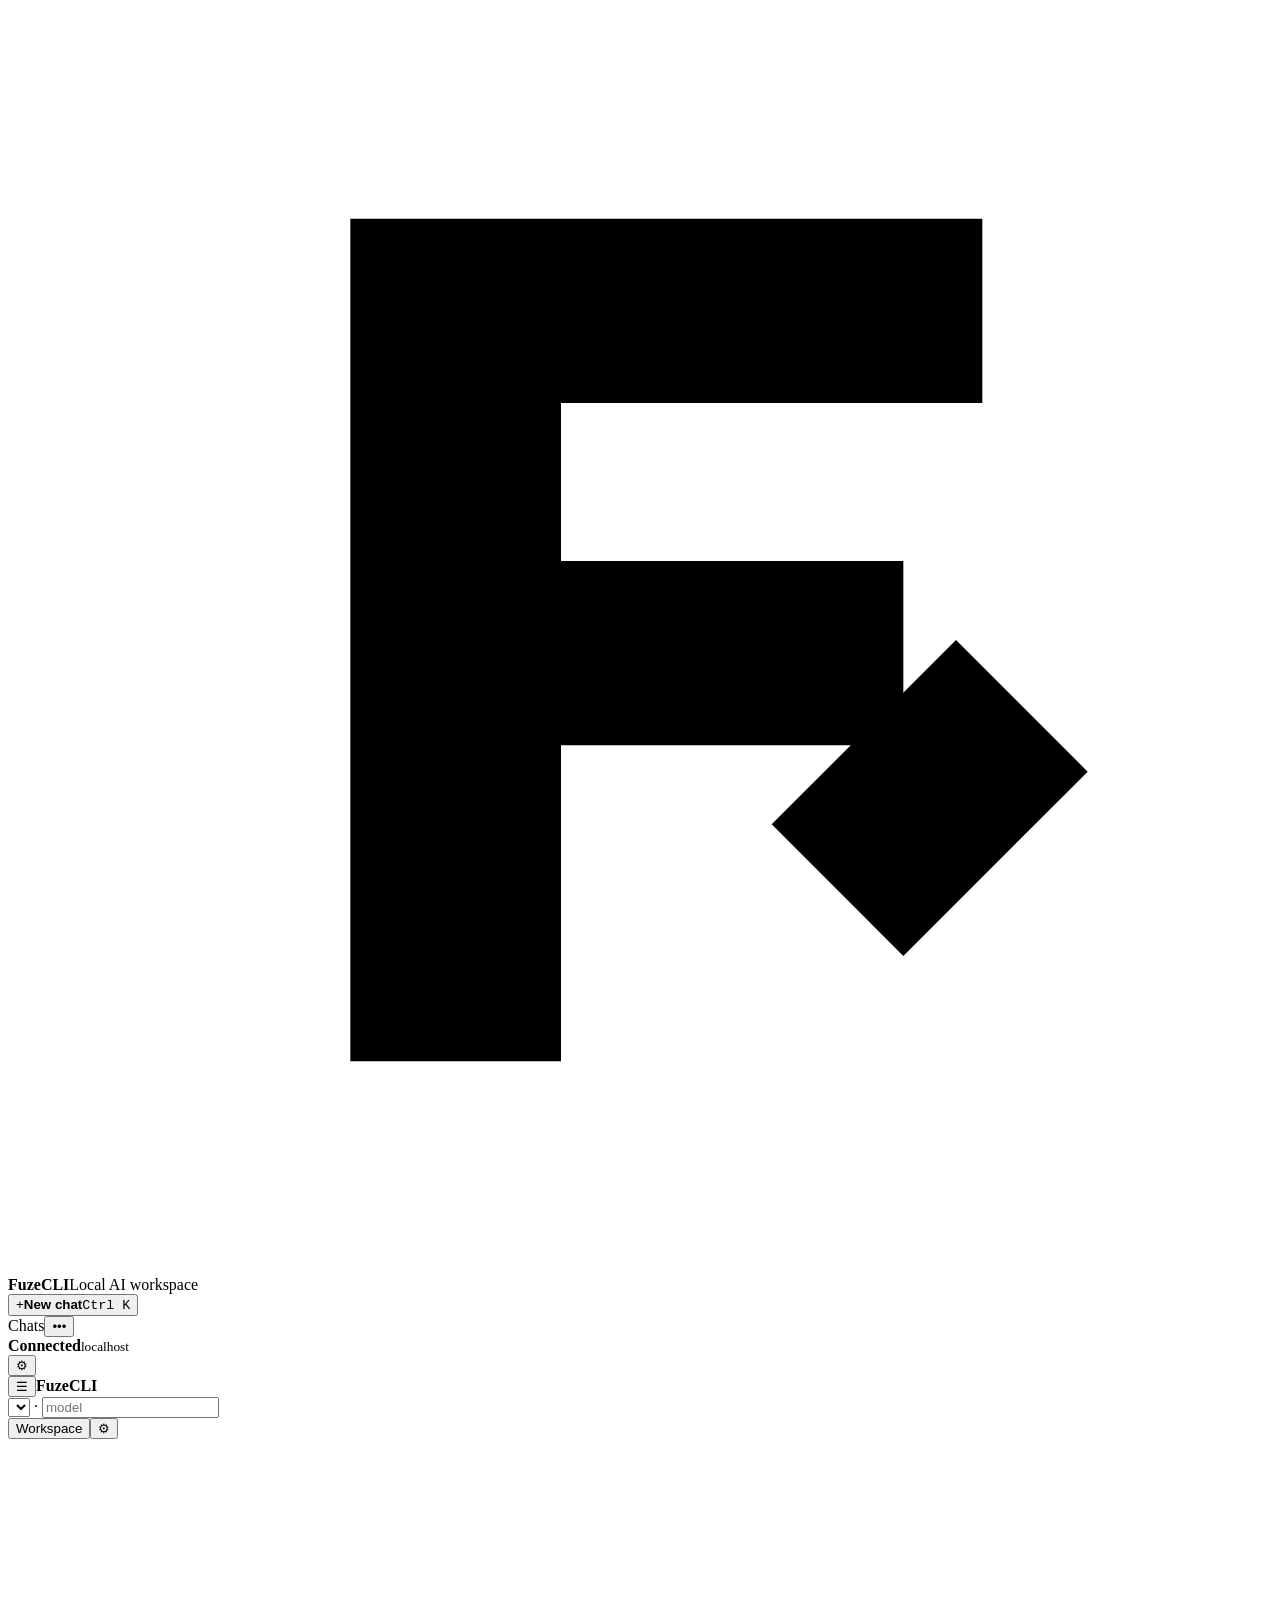
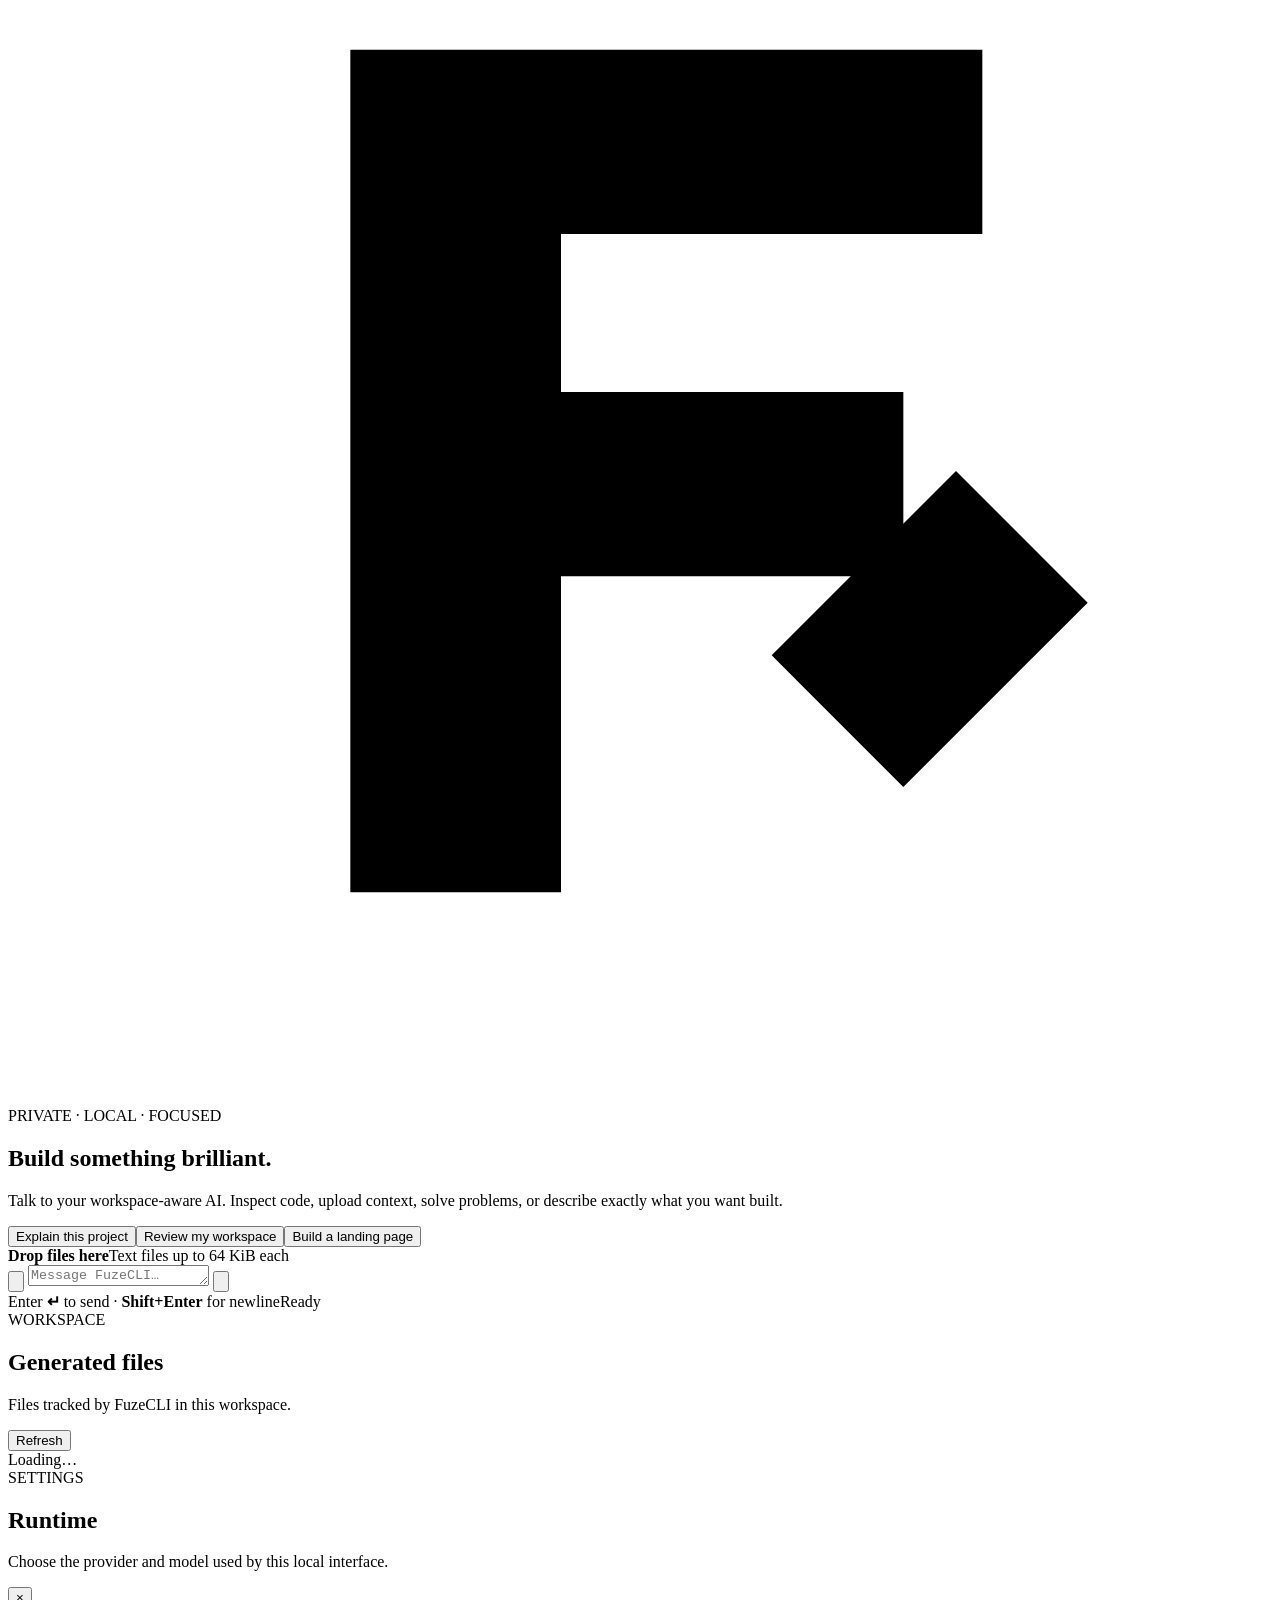
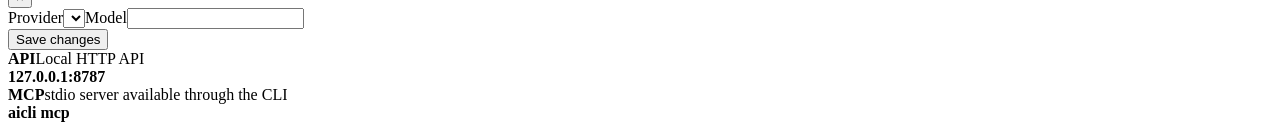
==== commit 61a3ffa2: "Polish chat composer, settings close control, and interaction" ====
--- a/internal/web/static/index.html
+++ b/internal/web/static/index.html
@@ -15,35 +15,36 @@
       <div class="brand-mark" aria-hidden="true"><svg viewBox="0 0 48 48"><path d="M13 8h24v7H21v6h13v7H21v12h-8V8Z"/><path d="m29 31 7-7 5 5-7 7-5-5Z"/></svg></div>
       <div class="brand-name"><strong>FuzeCLI</strong><span>Local AI workspace</span></div>
     </div>
-    <button class="new-chat" id="newChat"><span>+</span><strong>New chat</strong><kbd>Ctrl K</kbd></button>
-    <div class="history-head"><span>Chats</span><button id="clearHistory" title="Clear local chat history" aria-label="Clear local chat history">•••</button></div>
+    <button class="new-chat" id="newChat" type="button"><span>+</span><strong>New chat</strong><kbd>Ctrl K</kbd></button>
+    <div class="history-head"><span>Chats</span><button id="clearHistory" type="button" title="Clear local chat history" aria-label="Clear local chat history">•••</button></div>
     <div class="history-list" id="historyList"></div>
     <div class="sidebar-bottom">
       <div class="connection"><span class="dot" id="connectionDot"></span><div><strong id="connectionText">Connected</strong><small>localhost</small></div></div>
-      <button class="settings-mini" id="openSettings" aria-label="Open settings">⚙</button>
+      <button class="settings-mini" id="openSettings" type="button" aria-label="Open settings">⚙</button>
     </div>
   </aside>
 
   <main class="main">
     <header class="topbar">
-      <div class="mobile-brand"><button id="menuButton" aria-label="Open menu">☰</button><strong>FuzeCLI</strong></div>
+      <div class="mobile-brand"><button id="menuButton" type="button" aria-label="Open menu">☰</button><strong>FuzeCLI</strong></div>
       <div class="runtime-selects">
         <select id="providerSelect" aria-label="Provider"></select>
         <span>·</span>
         <input id="modelInput" list="modelOptions" aria-label="Model" autocomplete="off" spellcheck="false" placeholder="model">
         <datalist id="modelOptions"></datalist>
       </div>
-      <div class="top-actions"><button id="workspaceButton" class="top-action">Workspace</button><button id="openSettingsTop" class="icon-button" aria-label="Settings">⚙</button></div>
+      <div class="top-actions"><button id="workspaceButton" class="top-action" type="button">Workspace</button><button id="openSettingsTop" class="icon-button" type="button" aria-label="Settings">⚙</button></div>
     </header>
 
     <section class="chat-view" id="chatView">
       <div class="messages" id="conversation">
         <div class="welcome" id="welcome">
+          <div class="welcome-orbit"><span></span><span></span></div>
           <div class="welcome-mark"><svg viewBox="0 0 48 48"><path d="M13 8h24v7H21v6h13v7H21v12h-8V8Z"/><path d="m29 31 7-7 5 5-7 7-5-5Z"/></svg></div>
           <div class="eyebrow">PRIVATE · LOCAL · FOCUSED</div>
-          <h1>What are we <span>building today?</span></h1>
-          <p>Chat with your workspace-aware coding assistant. Ask questions, inspect files, upload context, or describe the implementation you want.</p>
-          <div class="suggestions"><button data-prompt="Explain this project">Explain this project</button><button data-prompt="Review my workspace for problems">Review my workspace</button><button data-prompt="Create a clean landing page">Build a landing page</button></div>
+          <h1>Build something <span>brilliant.</span></h1>
+          <p>Talk to your workspace-aware AI. Inspect code, upload context, solve problems, or describe exactly what you want built.</p>
+          <div class="suggestions"><button type="button" data-prompt="Explain this project">Explain this project</button><button type="button" data-prompt="Review my workspace for problems">Review my workspace</button><button type="button" data-prompt="Create a clean landing page">Build a landing page</button></div>
         </div>
       </div>
 
@@ -51,26 +52,66 @@
         <div class="drop-overlay" id="dropOverlay"><div><strong>Drop files here</strong><span>Text files up to 64 KiB each</span></div></div>
         <div class="attachments" id="attachments"></div>
         <div class="composer">
-          <button class="attach-button" id="attachButton" aria-label="Upload files" title="Upload files">+</button>
-          <textarea id="prompt" rows="1" placeholder="Message FuzeCLI…" aria-label="Message FuzeCLI"></textarea>
-          <button class="send-button" id="send" aria-label="Send">↑</button>
+          <div class="composer-main">
+            <button class="attach-button" id="attachButton" type="button" aria-label="Upload files" title="Upload files"><svg viewBox="0 0 24 24" aria-hidden="true"><path d="M12.7 5.2 6.8 11.1a4.15 4.15 0 0 0 5.9 5.9l6-6a2.55 2.55 0 0 0-3.6-3.6l-6 6a.95.95 0 0 0 1.35 1.35l5.2-5.2" fill="none" stroke="currentColor" stroke-width="1.7" stroke-linecap="round" stroke-linejoin="round"/></svg></button>
+            <textarea id="prompt" rows="1" placeholder="Message FuzeCLI…" aria-label="Message FuzeCLI" spellcheck="true"></textarea>
+            <button class="send-button" id="send" type="button" aria-label="Send"><svg viewBox="0 0 24 24" aria-hidden="true"><path d="m6.5 4.8 11.7 6.3a1 1 0 0 1 0 1.8L6.5 19.2a1 1 0 0 1-1.4-1.1l1.7-5.5a.8.8 0 0 0 0-.5L5.1 5.9a1 1 0 0 1 1.4-1.1Z" fill="currentColor"/><path d="M7.1 12h9.1" fill="none" stroke="rgba(11,13,16,.65)" stroke-width="1.4" stroke-linecap="round"/></svg></button>
+          </div>
+          <div class="composer-foot"><span>Enter <b>↵</b> to send · <b>Shift+Enter</b> for newline</span><span id="composerStatus">Ready</span></div>
           <input id="fileInput" type="file" multiple hidden>
         </div>
-        <div class="composer-foot"><span>Enter to send · Shift+Enter for newline</span><span id="composerStatus">Ready</span></div>
       </div>
     </section>
 
     <section class="panel-view hidden" id="workspaceView">
-      <div class="panel-content"><div class="panel-heading"><div><span class="eyebrow">WORKSPACE</span><h2>Generated files</h2><p>Files tracked by FuzeCLI in this workspace.</p></div><button class="secondary" id="refreshWorkspace">Refresh</button></div><div class="workspace-root" id="workspaceRoot">Loading…</div><div class="file-list" id="fileList"></div></div>
+      <div class="panel-content"><div class="panel-heading"><div><span class="eyebrow">WORKSPACE</span><h2>Generated files</h2><p>Files tracked by FuzeCLI in this workspace.</p></div><button class="secondary" id="refreshWorkspace" type="button">Refresh</button></div><div class="workspace-root" id="workspaceRoot">Loading…</div><div class="file-list" id="fileList"></div></div>
     </section>
 
     <section class="panel-view hidden" id="settingsView">
-      <div class="panel-content narrow"><div class="panel-heading"><div><span class="eyebrow">SETTINGS</span><h2>Runtime</h2><p>Choose the provider and model used by this local interface.</p></div></div><div class="settings-card"><label>Provider<select id="providerSettings"></select></label><label>Model<input id="modelSettings" list="modelSettingsOptions" autocomplete="off" spellcheck="false"><datalist id="modelSettingsOptions"></datalist></label><div class="settings-row"><button class="primary" id="saveSettings">Save changes</button><span id="settingsStatus"></span></div></div><div class="settings-card compact"><div><strong>API</strong><span>Local HTTP API</span></div><b>127.0.0.1:8787</b><div><strong>MCP</strong><span>stdio server available through the CLI</span></div><b>aicli mcp</b></div></div>
+      <div class="panel-content narrow">
+        <div class="panel-heading settings-heading">
+          <div><span class="eyebrow">SETTINGS</span><h2>Runtime</h2><p>Choose the provider and model used by this local interface.</p></div>
+          <button class="panel-close" id="closeSettings" type="button" aria-label="Close settings" title="Close settings">×</button>
+        </div>
+        <div class="settings-card"><label>Provider<select id="providerSettings"></select></label><label>Model<input id="modelSettings" list="modelSettingsOptions" autocomplete="off" spellcheck="false"><datalist id="modelSettingsOptions"></datalist></label><div class="settings-row"><button class="primary" id="saveSettings" type="button">Save changes</button><span id="settingsStatus"></span></div></div>
+        <div class="settings-card compact"><div><strong>API</strong><span>Local HTTP API</span></div><b>127.0.0.1:8787</b><div><strong>MCP</strong><span>stdio server available through the CLI</span></div><b>aicli mcp</b></div>
+      </div>
     </section>
   </main>
 </div>
 
 <div class="toast" id="toast"></div>
 <script src="/static/app.js"></script>
+<script>
+(() => {
+  const settingsView = document.getElementById('settingsView')
+  const workspaceView = document.getElementById('workspaceView')
+  const chatView = document.getElementById('chatView')
+  const closeSettings = document.getElementById('closeSettings')
+  const status = document.getElementById('composerStatus')
+  const input = document.getElementById('prompt')
+  const closePanel = () => {
+    settingsView.classList.add('hidden')
+    workspaceView.classList.add('hidden')
+    chatView.classList.remove('hidden')
+    input.focus()
+  }
+  closeSettings.addEventListener('click', closePanel)
+  document.addEventListener('keydown', event => {
+    if (event.key === 'Escape' && !settingsView.classList.contains('hidden')) {
+      event.preventDefault()
+      closePanel()
+    }
+  })
+  new MutationObserver(() => {
+    if (status.textContent.trim() !== 'Working…' && typeof busy !== 'undefined' && busy) {
+      busy = false
+      if (typeof finishAssistant === 'function') finishAssistant()
+      if (typeof syncComposerState === 'function') syncComposerState()
+      input.focus()
+    }
+  }).observe(status, {childList:true,characterData:true,subtree:true})
+})()
+</script>
 </body>
 </html>
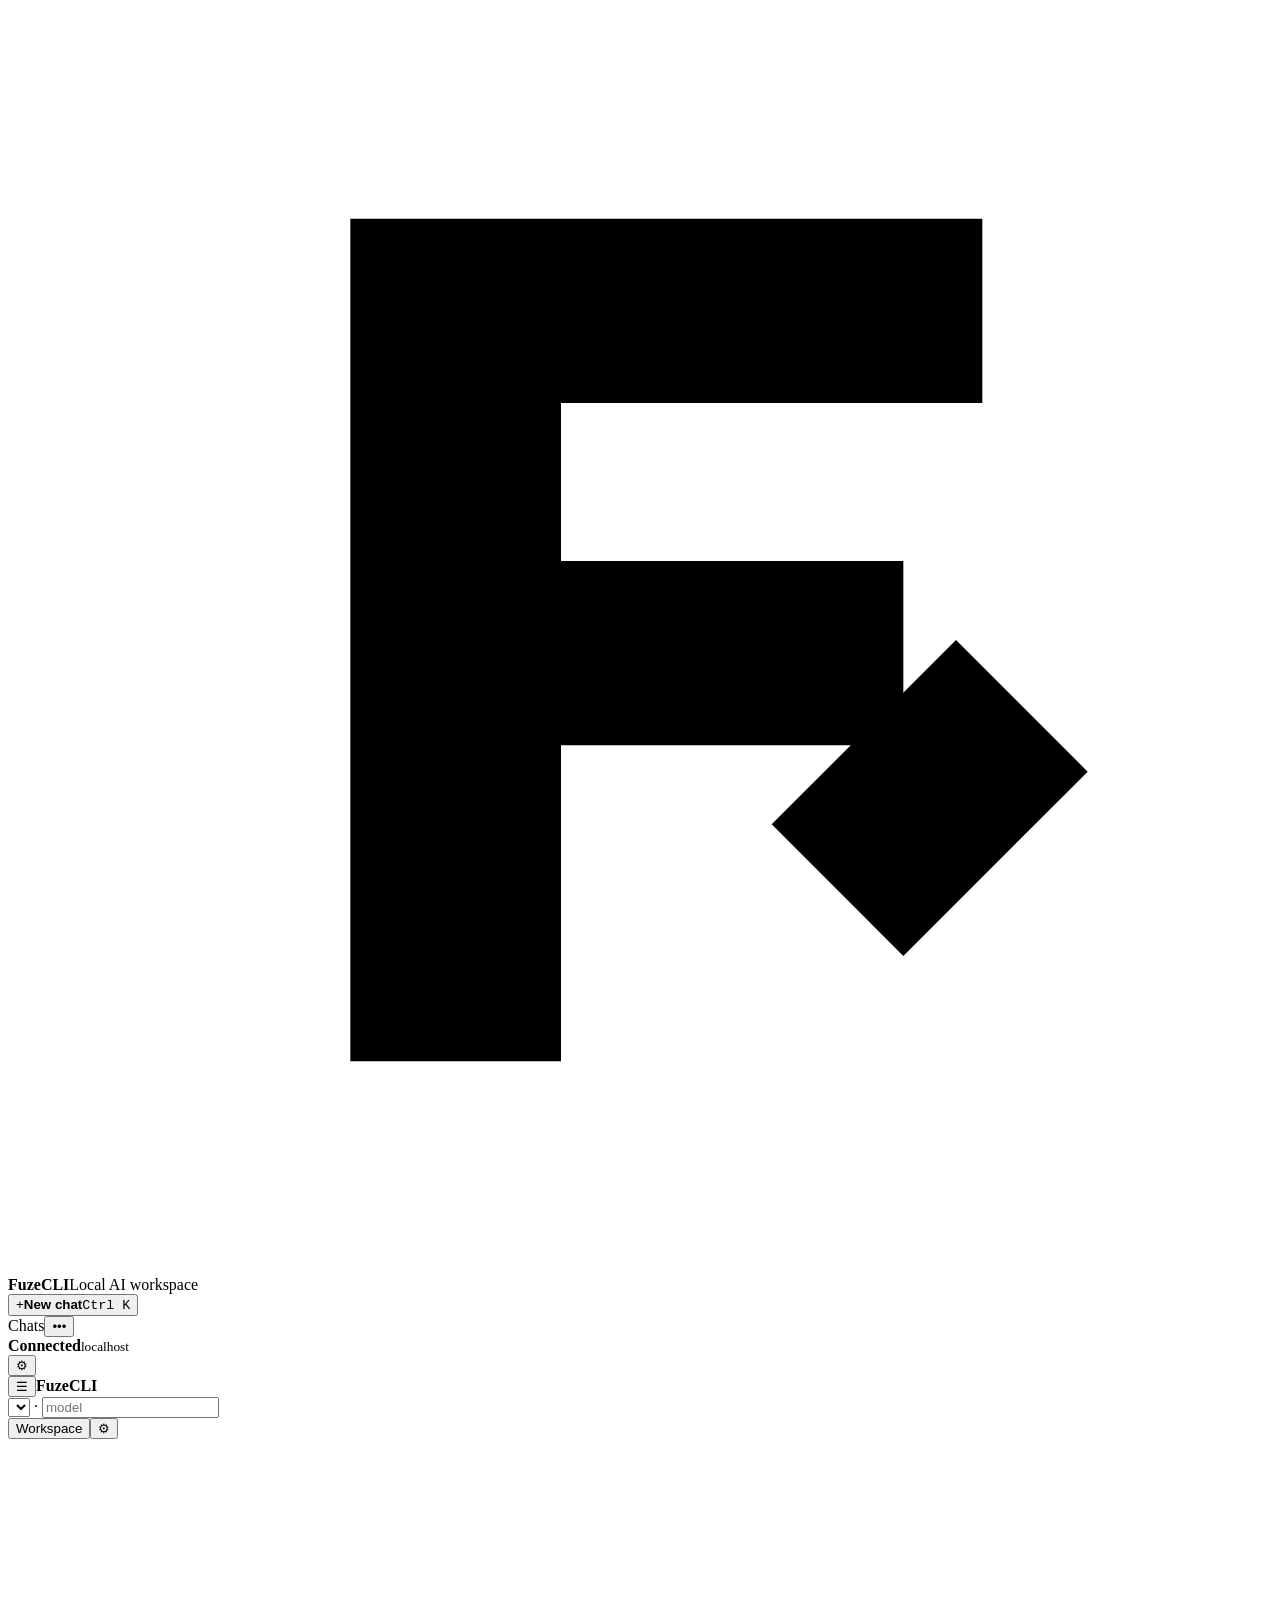
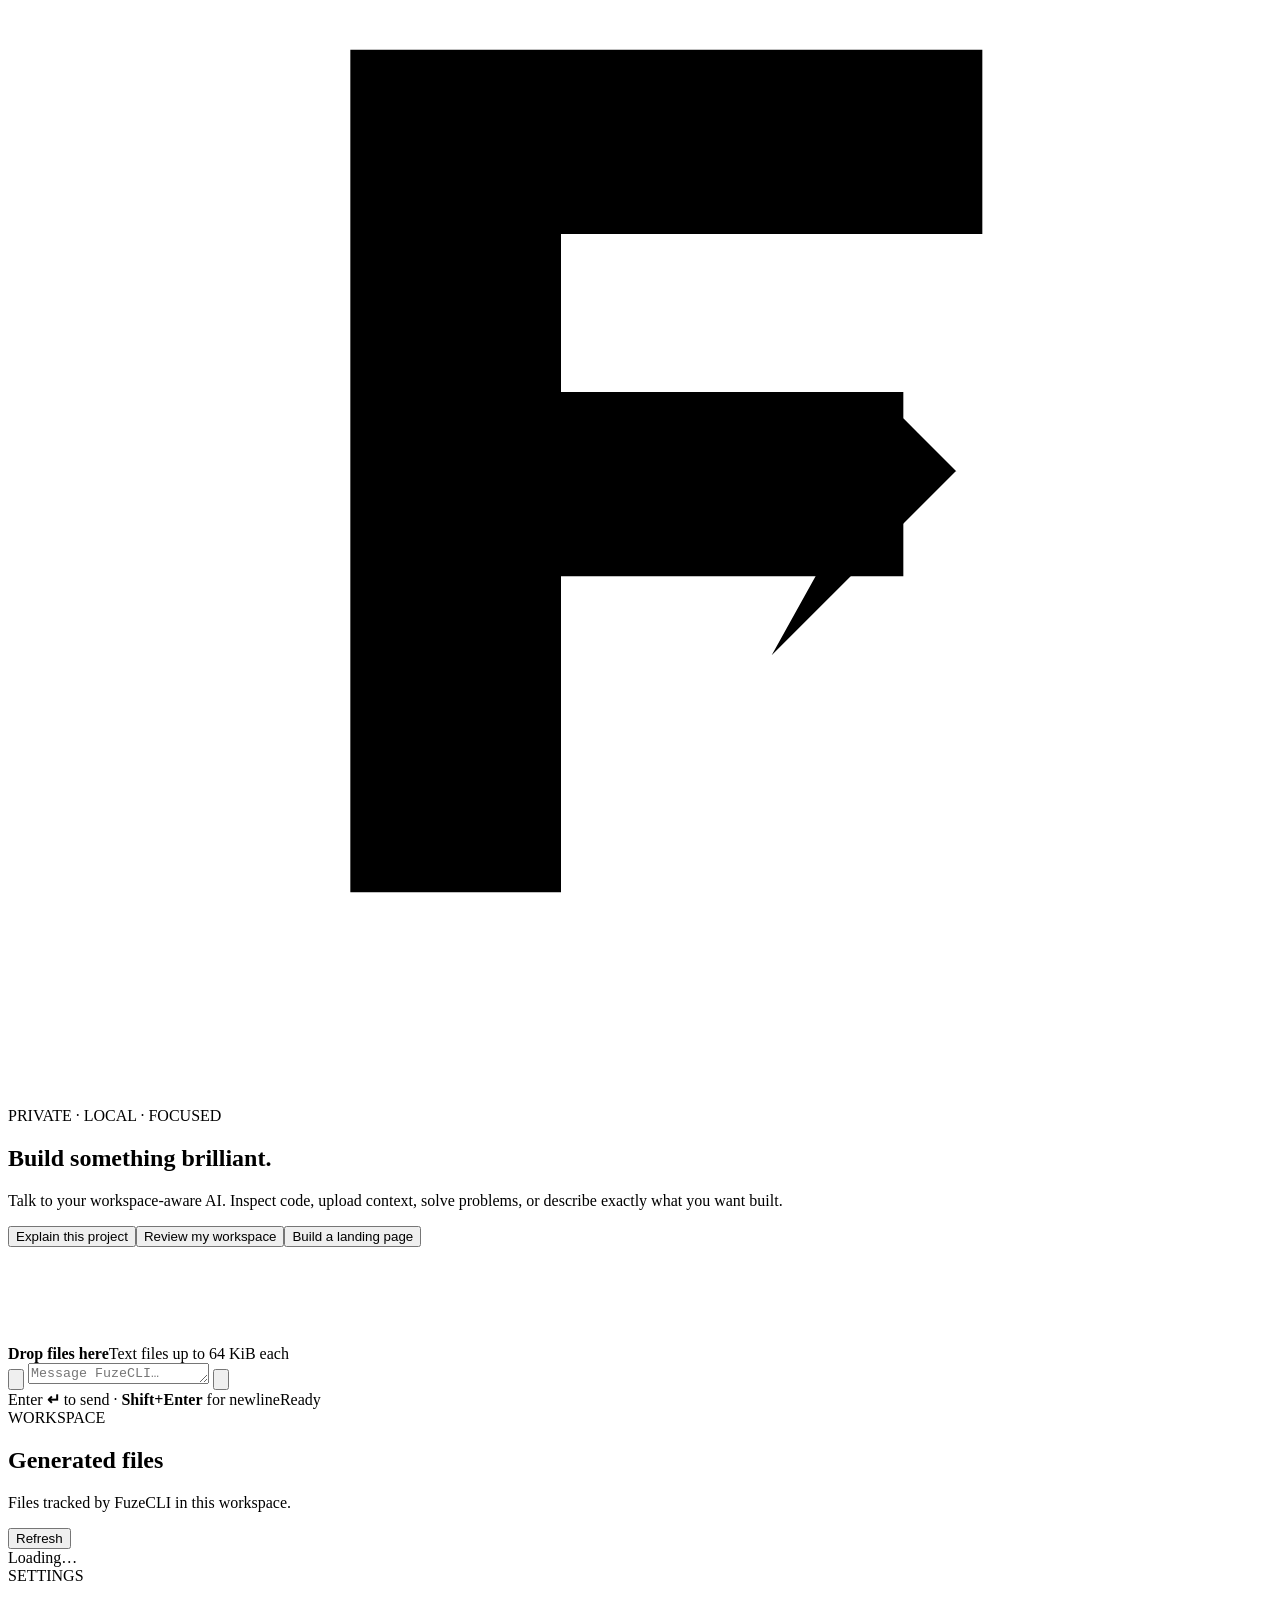
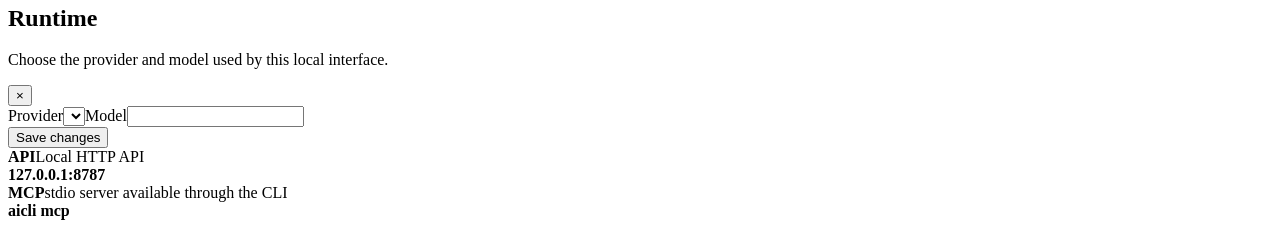
==== commit 9e95c7fa: "Fix chat message clipping and dynamic composer overlap" ====
--- a/internal/web/static/index.html
+++ b/internal/web/static/index.html
@@ -40,7 +40,7 @@
       <div class="messages" id="conversation">
         <div class="welcome" id="welcome">
           <div class="welcome-orbit"><span></span><span></span></div>
-          <div class="welcome-mark"><svg viewBox="0 0 48 48"><path d="M13 8h24v7H21v6h13v7H21v12h-8V8Z"/><path d="m29 31 7-7 5 5-7 7-5-5Z"/></svg></div>
+          <div class="welcome-mark"><svg viewBox="0 0 48 48"><path d="M13 8h24v7H21v6h13v7H21v12h-8V8Z"/><path d="m29 31 7-7 5 5-7-7Z"/></svg></div>
           <div class="eyebrow">PRIVATE · LOCAL · FOCUSED</div>
           <h1>Build something <span>brilliant.</span></h1>
           <p>Talk to your workspace-aware AI. Inspect code, upload context, solve problems, or describe exactly what you want built.</p>
@@ -90,19 +90,38 @@
   const closeSettings = document.getElementById('closeSettings')
   const status = document.getElementById('composerStatus')
   const input = document.getElementById('prompt')
+  const messages = document.getElementById('conversation')
+  const composerWrap = document.getElementById('composerWrap')
+
+  const syncMessageViewport = () => {
+    if (!messages || !composerWrap) return
+    messages.style.paddingBottom = `${composerWrap.getBoundingClientRect().height + 34}px`
+    messages.querySelectorAll('.message-row, .message-bubble, .message-content').forEach(node => {
+      node.style.minWidth = '0'
+    })
+  }
+
   const closePanel = () => {
     settingsView.classList.add('hidden')
     workspaceView.classList.add('hidden')
     chatView.classList.remove('hidden')
+    syncMessageViewport()
     input.focus()
   }
+
   closeSettings.addEventListener('click', closePanel)
+  window.addEventListener('resize', syncMessageViewport)
+  new ResizeObserver(syncMessageViewport).observe(composerWrap)
+  new MutationObserver(syncMessageViewport).observe(messages, {childList:true,subtree:true})
+  syncMessageViewport()
+
   document.addEventListener('keydown', event => {
     if (event.key === 'Escape' && !settingsView.classList.contains('hidden')) {
       event.preventDefault()
       closePanel()
     }
   })
+
   new MutationObserver(() => {
     if (status.textContent.trim() !== 'Working…' && typeof busy !== 'undefined' && busy) {
       busy = false
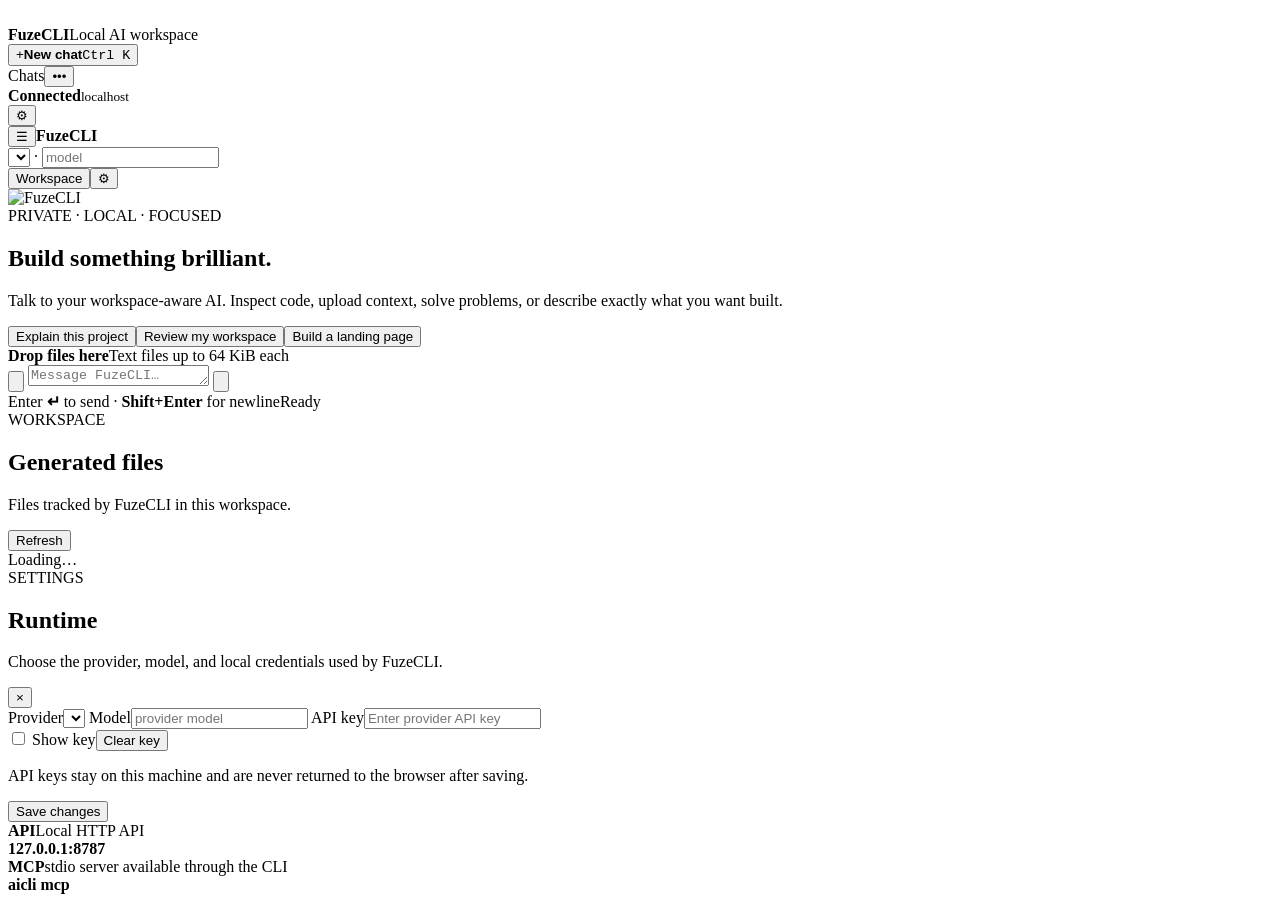
==== commit 861a133f: "Finalize UI security and provider key controls" ====
--- a/internal/web/static/index.html
+++ b/internal/web/static/index.html
@@ -6,13 +6,14 @@
 <meta name="theme-color" content="#0d0f13">
 <meta name="description" content="FuzeCLI local AI coding workspace">
 <title>FuzeCLI</title>
+<link rel="icon" href="/icon-mark.png">
 <link rel="stylesheet" href="/static/app.css">
 </head>
 <body>
 <div class="app">
   <aside class="sidebar" id="sidebar">
     <div class="brand-row">
-      <div class="brand-mark" aria-hidden="true"><svg viewBox="0 0 48 48"><path d="M13 8h24v7H21v6h13v7H21v12h-8V8Z"/><path d="m29 31 7-7 5 5-7 7-5-5Z"/></svg></div>
+      <div class="brand-mark" aria-hidden="true"><img src="/icon-mark.png" alt=""></div>
       <div class="brand-name"><strong>FuzeCLI</strong><span>Local AI workspace</span></div>
     </div>
     <button class="new-chat" id="newChat" type="button"><span>+</span><strong>New chat</strong><kbd>Ctrl K</kbd></button>
@@ -40,7 +41,7 @@
       <div class="messages" id="conversation">
         <div class="welcome" id="welcome">
           <div class="welcome-orbit"><span></span><span></span></div>
-          <div class="welcome-mark"><svg viewBox="0 0 48 48"><path d="M13 8h24v7H21v6h13v7H21v12h-8V8Z"/><path d="m29 31 7-7 5 5-7-7Z"/></svg></div>
+          <div class="welcome-mark"><img src="/icon-mark.png" alt="FuzeCLI"></div>
           <div class="eyebrow">PRIVATE · LOCAL · FOCUSED</div>
           <h1>Build something <span>brilliant.</span></h1>
           <p>Talk to your workspace-aware AI. Inspect code, upload context, solve problems, or describe exactly what you want built.</p>
@@ -70,10 +71,17 @@
     <section class="panel-view hidden" id="settingsView">
       <div class="panel-content narrow">
         <div class="panel-heading settings-heading">
-          <div><span class="eyebrow">SETTINGS</span><h2>Runtime</h2><p>Choose the provider and model used by this local interface.</p></div>
+          <div><span class="eyebrow">SETTINGS</span><h2>Runtime</h2><p>Choose the provider, model, and local credentials used by FuzeCLI.</p></div>
           <button class="panel-close" id="closeSettings" type="button" aria-label="Close settings" title="Close settings">×</button>
         </div>
-        <div class="settings-card"><label>Provider<select id="providerSettings"></select></label><label>Model<input id="modelSettings" list="modelSettingsOptions" autocomplete="off" spellcheck="false"><datalist id="modelSettingsOptions"></datalist></label><div class="settings-row"><button class="primary" id="saveSettings" type="button">Save changes</button><span id="settingsStatus"></span></div></div>
+        <div class="settings-card">
+          <label>Provider<select id="providerSettings"></select></label>
+          <label>Model<input id="modelSettings" list="modelSettingsOptions" autocomplete="off" spellcheck="false" placeholder="provider model"><datalist id="modelSettingsOptions"></datalist></label>
+          <label>API key<input id="apiKeySettings" type="password" autocomplete="new-password" spellcheck="false" placeholder="Enter provider API key"></label>
+          <div class="settings-row"><label><input id="showApiKey" type="checkbox"> Show key</label><button class="secondary" id="clearApiKey" type="button">Clear key</button><span id="apiKeyStatus"></span></div>
+          <p>API keys stay on this machine and are never returned to the browser after saving.</p>
+          <div class="settings-row"><button class="primary" id="saveSettings" type="button">Save changes</button><span id="settingsStatus"></span></div>
+        </div>
         <div class="settings-card compact"><div><strong>API</strong><span>Local HTTP API</span></div><b>127.0.0.1:8787</b><div><strong>MCP</strong><span>stdio server available through the CLI</span></div><b>aicli mcp</b></div>
       </div>
     </section>
@@ -82,55 +90,5 @@
 
 <div class="toast" id="toast"></div>
 <script src="/static/app.js"></script>
-<script>
-(() => {
-  const settingsView = document.getElementById('settingsView')
-  const workspaceView = document.getElementById('workspaceView')
-  const chatView = document.getElementById('chatView')
-  const closeSettings = document.getElementById('closeSettings')
-  const status = document.getElementById('composerStatus')
-  const input = document.getElementById('prompt')
-  const messages = document.getElementById('conversation')
-  const composerWrap = document.getElementById('composerWrap')
-
-  const syncMessageViewport = () => {
-    if (!messages || !composerWrap) return
-    messages.style.paddingBottom = `${composerWrap.getBoundingClientRect().height + 34}px`
-    messages.querySelectorAll('.message-row, .message-bubble, .message-content').forEach(node => {
-      node.style.minWidth = '0'
-    })
-  }
-
-  const closePanel = () => {
-    settingsView.classList.add('hidden')
-    workspaceView.classList.add('hidden')
-    chatView.classList.remove('hidden')
-    syncMessageViewport()
-    input.focus()
-  }
-
-  closeSettings.addEventListener('click', closePanel)
-  window.addEventListener('resize', syncMessageViewport)
-  new ResizeObserver(syncMessageViewport).observe(composerWrap)
-  new MutationObserver(syncMessageViewport).observe(messages, {childList:true,subtree:true})
-  syncMessageViewport()
-
-  document.addEventListener('keydown', event => {
-    if (event.key === 'Escape' && !settingsView.classList.contains('hidden')) {
-      event.preventDefault()
-      closePanel()
-    }
-  })
-
-  new MutationObserver(() => {
-    if (status.textContent.trim() !== 'Working…' && typeof busy !== 'undefined' && busy) {
-      busy = false
-      if (typeof finishAssistant === 'function') finishAssistant()
-      if (typeof syncComposerState === 'function') syncComposerState()
-      input.focus()
-    }
-  }).observe(status, {childList:true,characterData:true,subtree:true})
-})()
-</script>
 </body>
 </html>
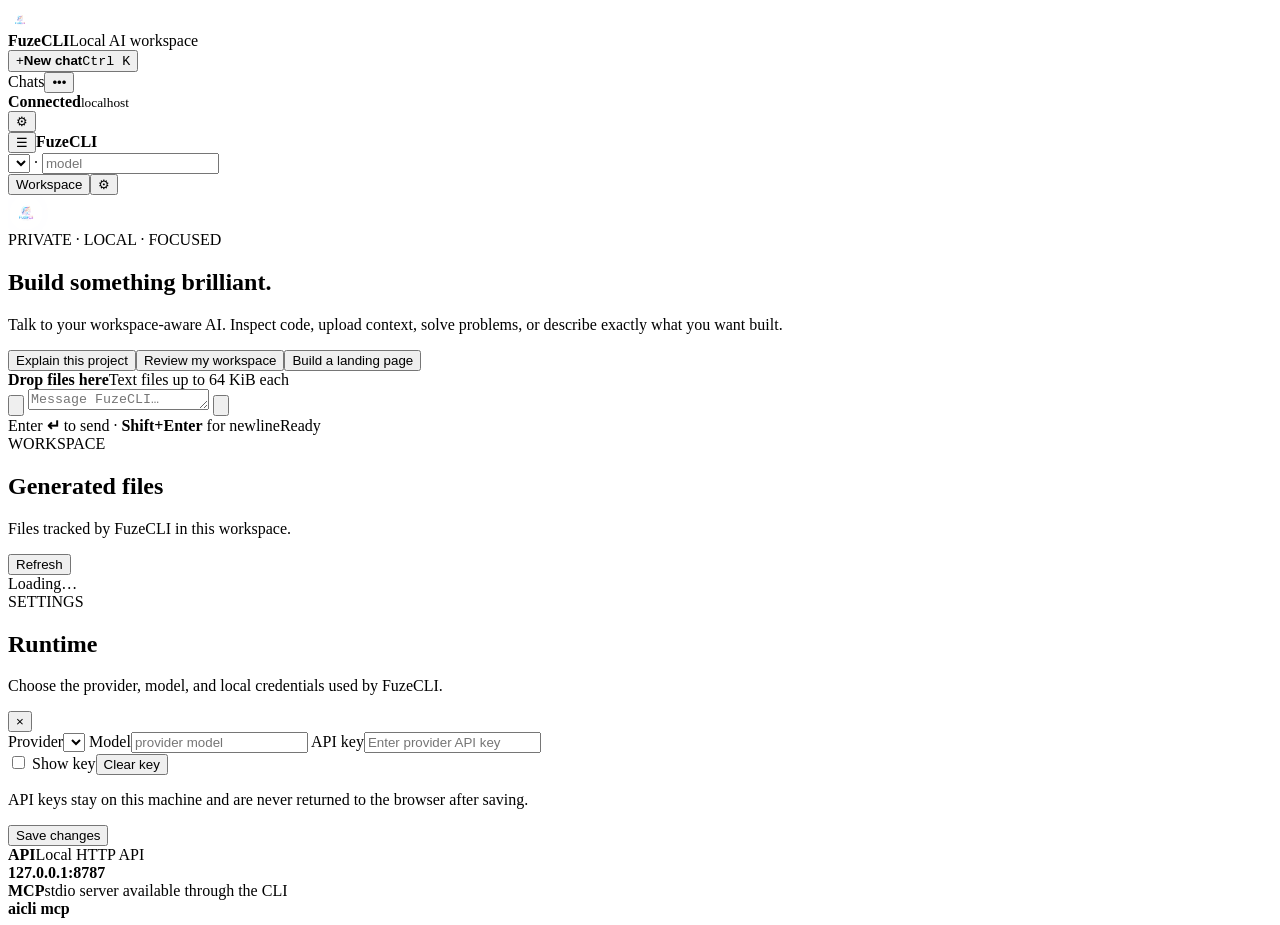
==== commit 5903532d: "Align embedded FuzeCLI logo images" ====
--- a/internal/web/static/index.html
+++ b/internal/web/static/index.html
@@ -8,6 +8,13 @@
 <title>FuzeCLI</title>
 <link rel="icon" href="/icon-mark.png">
 <link rel="stylesheet" href="/static/app.css">
+<style>
+.brand-mark{overflow:hidden}
+.brand-mark img,.welcome-mark img{display:block;object-fit:contain;object-position:center;flex:none}
+.brand-mark img{width:24px;height:24px}
+.welcome-mark{overflow:hidden}
+.welcome-mark img{width:36px;height:36px;filter:drop-shadow(0 0 18px rgba(169,196,255,.2))}
+</style>
 </head>
 <body>
 <div class="app">
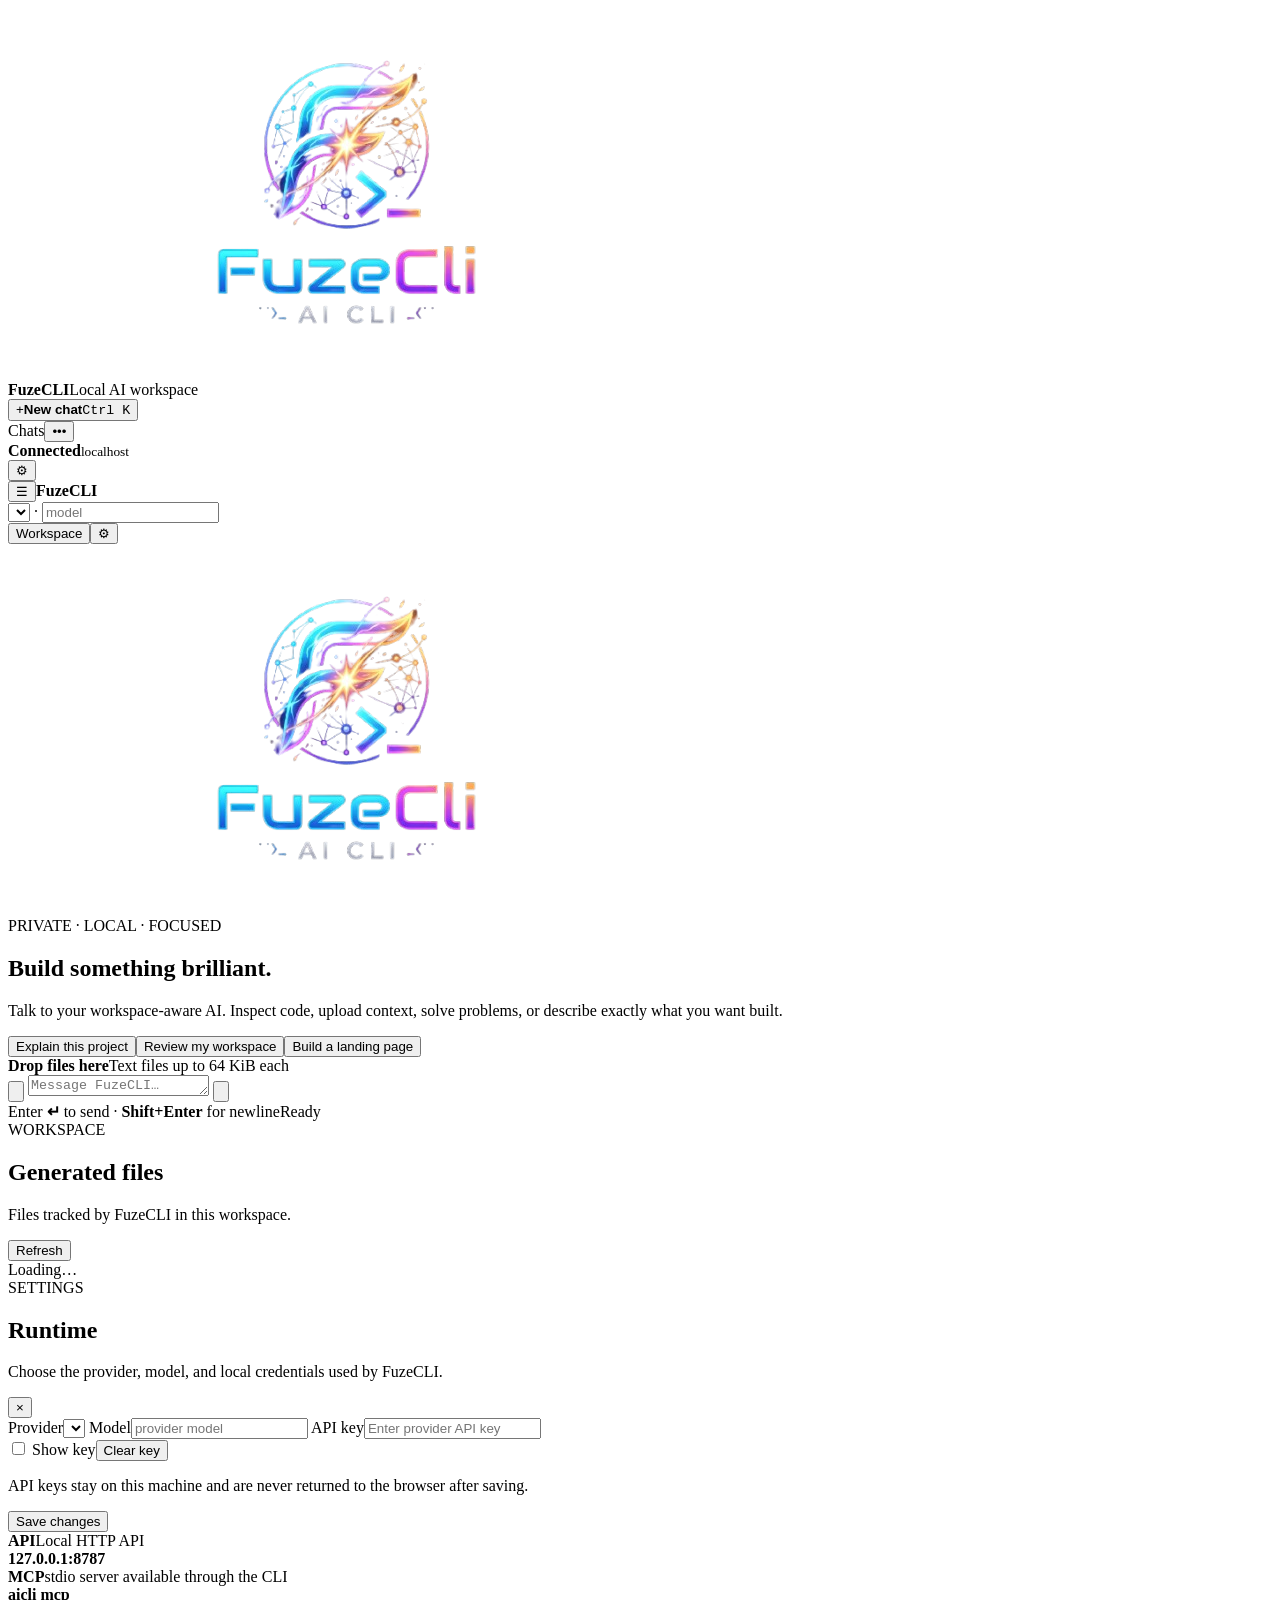
==== commit 359bc50a: "Fix CSP-compatible logo styling" ====
--- a/internal/web/static/index.html
+++ b/internal/web/static/index.html
@@ -8,13 +8,7 @@
 <title>FuzeCLI</title>
 <link rel="icon" href="/icon-mark.png">
 <link rel="stylesheet" href="/static/app.css">
-<style>
-.brand-mark{overflow:hidden}
-.brand-mark img,.welcome-mark img{display:block;object-fit:contain;object-position:center;flex:none}
-.brand-mark img{width:24px;height:24px}
-.welcome-mark{overflow:hidden}
-.welcome-mark img{width:36px;height:36px;filter:drop-shadow(0 0 18px rgba(169,196,255,.2))}
-</style>
+<link rel="stylesheet" href="/static/logo.css">
 </head>
 <body>
 <div class="app">
@@ -63,7 +57,7 @@
           <div class="composer-main">
             <button class="attach-button" id="attachButton" type="button" aria-label="Upload files" title="Upload files"><svg viewBox="0 0 24 24" aria-hidden="true"><path d="M12.7 5.2 6.8 11.1a4.15 4.15 0 0 0 5.9 5.9l6-6a2.55 2.55 0 0 0-3.6-3.6l-6 6a.95.95 0 0 0 1.35 1.35l5.2-5.2" fill="none" stroke="currentColor" stroke-width="1.7" stroke-linecap="round" stroke-linejoin="round"/></svg></button>
             <textarea id="prompt" rows="1" placeholder="Message FuzeCLI…" aria-label="Message FuzeCLI" spellcheck="true"></textarea>
-            <button class="send-button" id="send" type="button" aria-label="Send"><svg viewBox="0 0 24 24" aria-hidden="true"><path d="m6.5 4.8 11.7 6.3a1 1 0 0 1 0 1.8L6.5 19.2a1 1 0 0 1-1.4-1.1l1.7-5.5a.8.8 0 0 0 0-.5L5.1 5.9a1 1 0 0 1 1.4-1.1Z" fill="currentColor"/><path d="M7.1 12h9.1" fill="none" stroke="rgba(11,13,16,.65)" stroke-width="1.4" stroke-linecap="round"/></svg></button>
+            <button class="send-button" id="send" type="button" aria-label="Send"><svg viewBox="0 0 24 24" aria-hidden="true"><path d="m6.5 4.8 11.7 6.3a1 1 0 0 1 0 1.8L6.5 19.2a.8.8 0 0 1-1.4-1.1l1.7-5.5a.8.8 0 0 0 0-.5L5.1 5.9a1 1 0 0 1 1.4-1.1Z" fill="currentColor"/><path d="M7.1 12h9.1" fill="none" stroke="rgba(11,13,16,.65)" stroke-width="1.4" stroke-linecap="round"/></svg></button>
           </div>
           <div class="composer-foot"><span>Enter <b>↵</b> to send · <b>Shift+Enter</b> for newline</span><span id="composerStatus">Ready</span></div>
           <input id="fileInput" type="file" multiple hidden>
